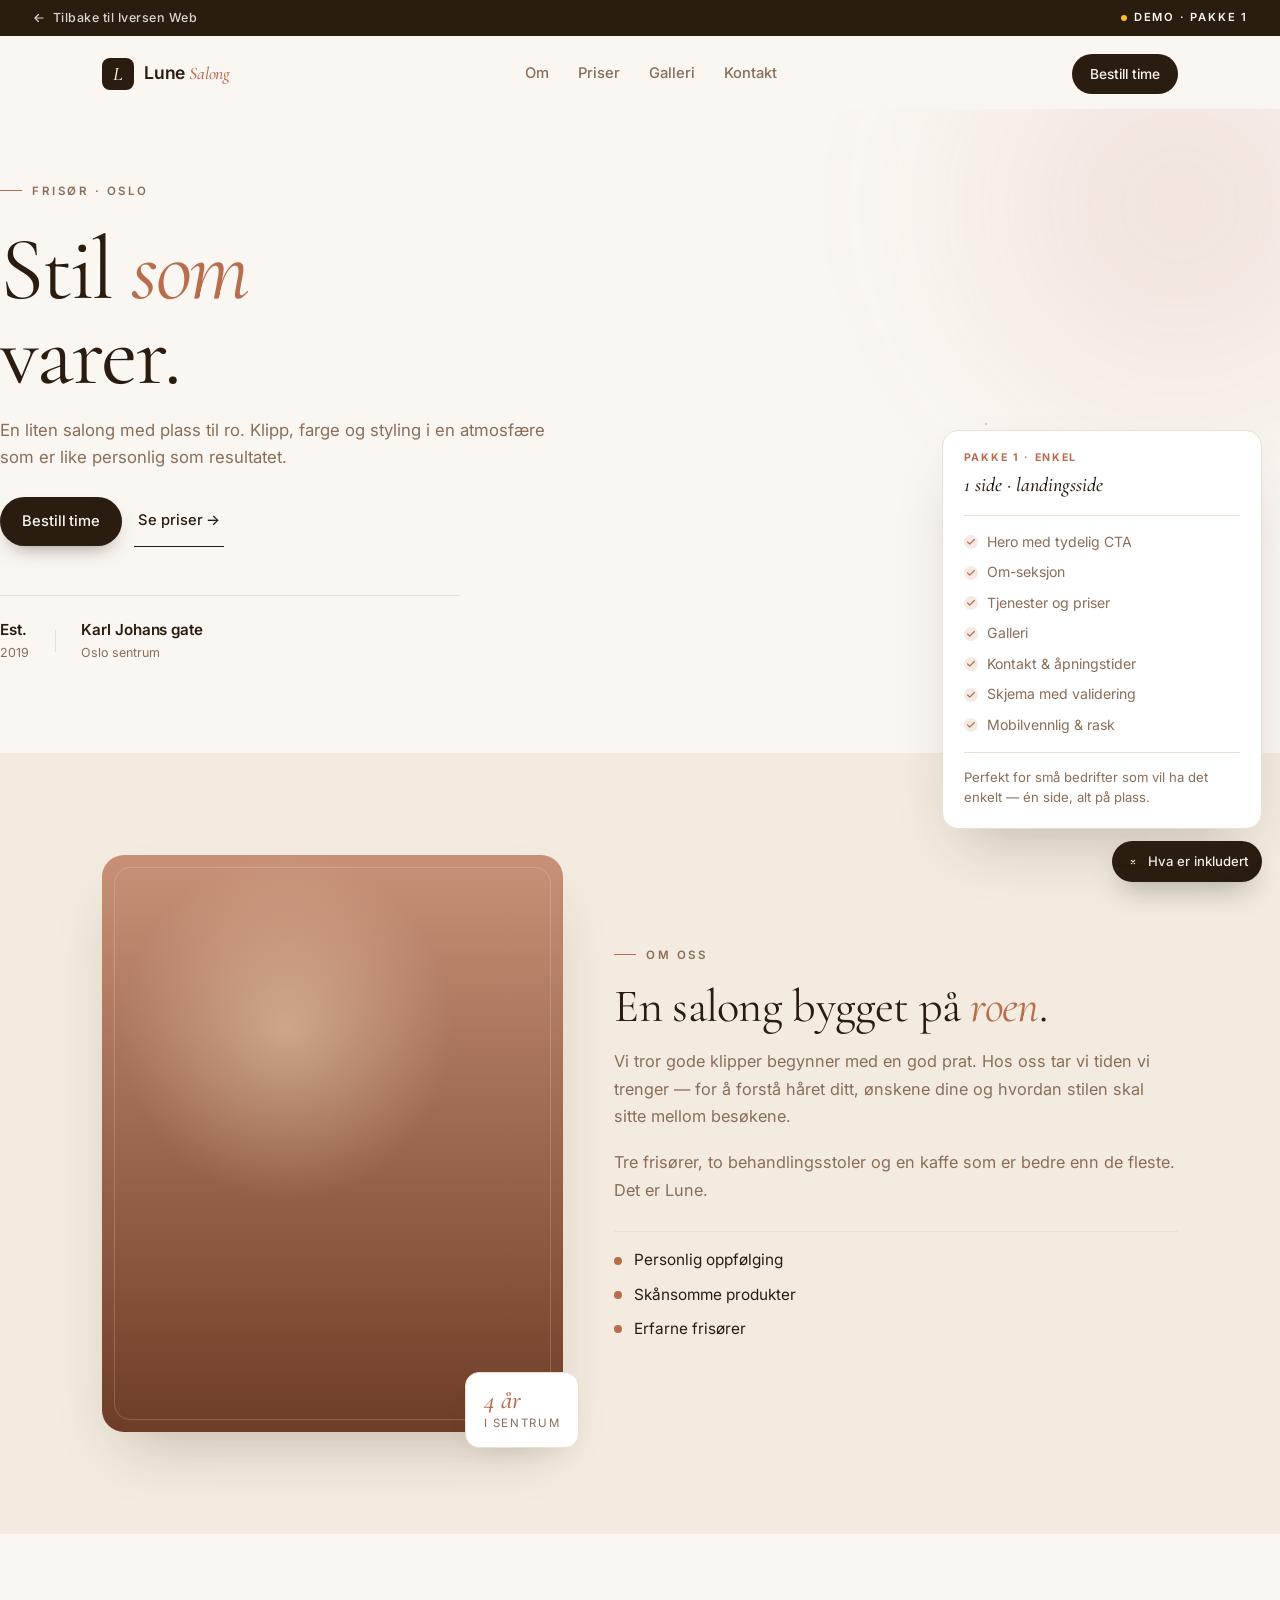
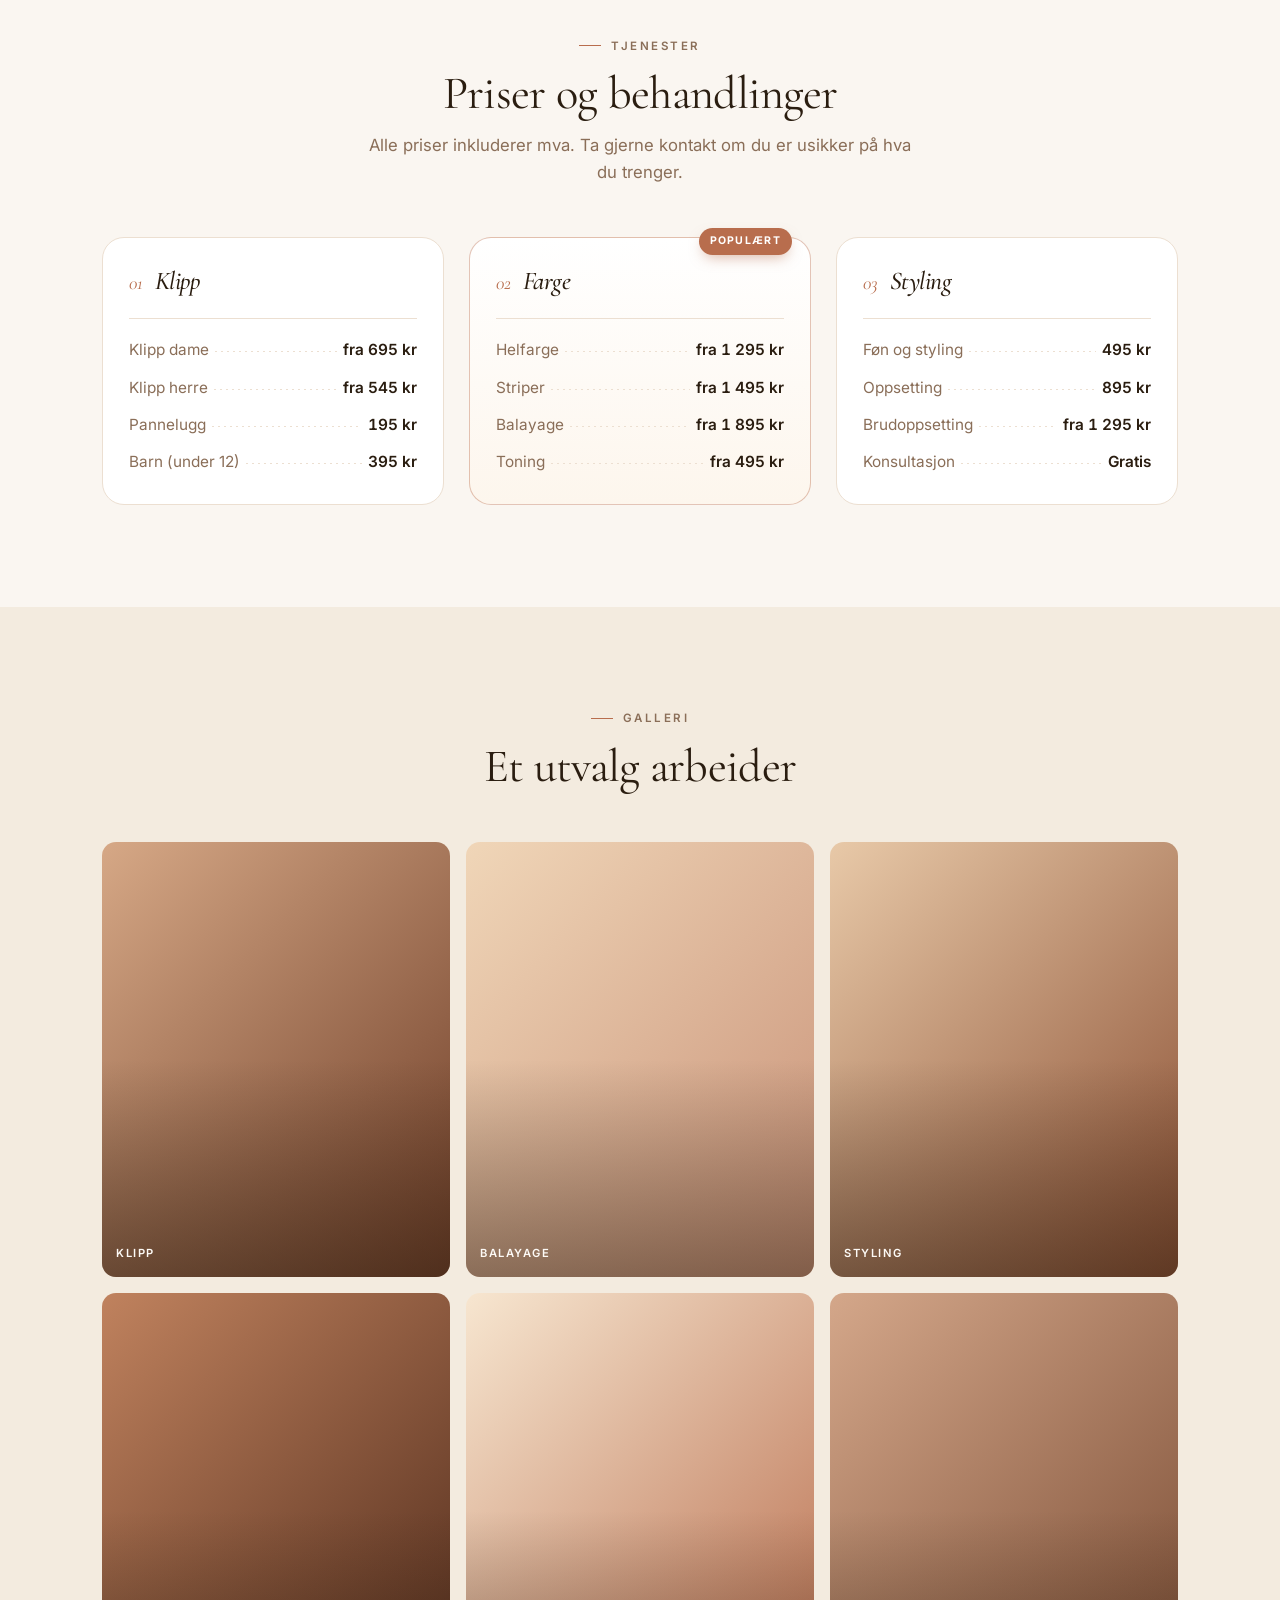
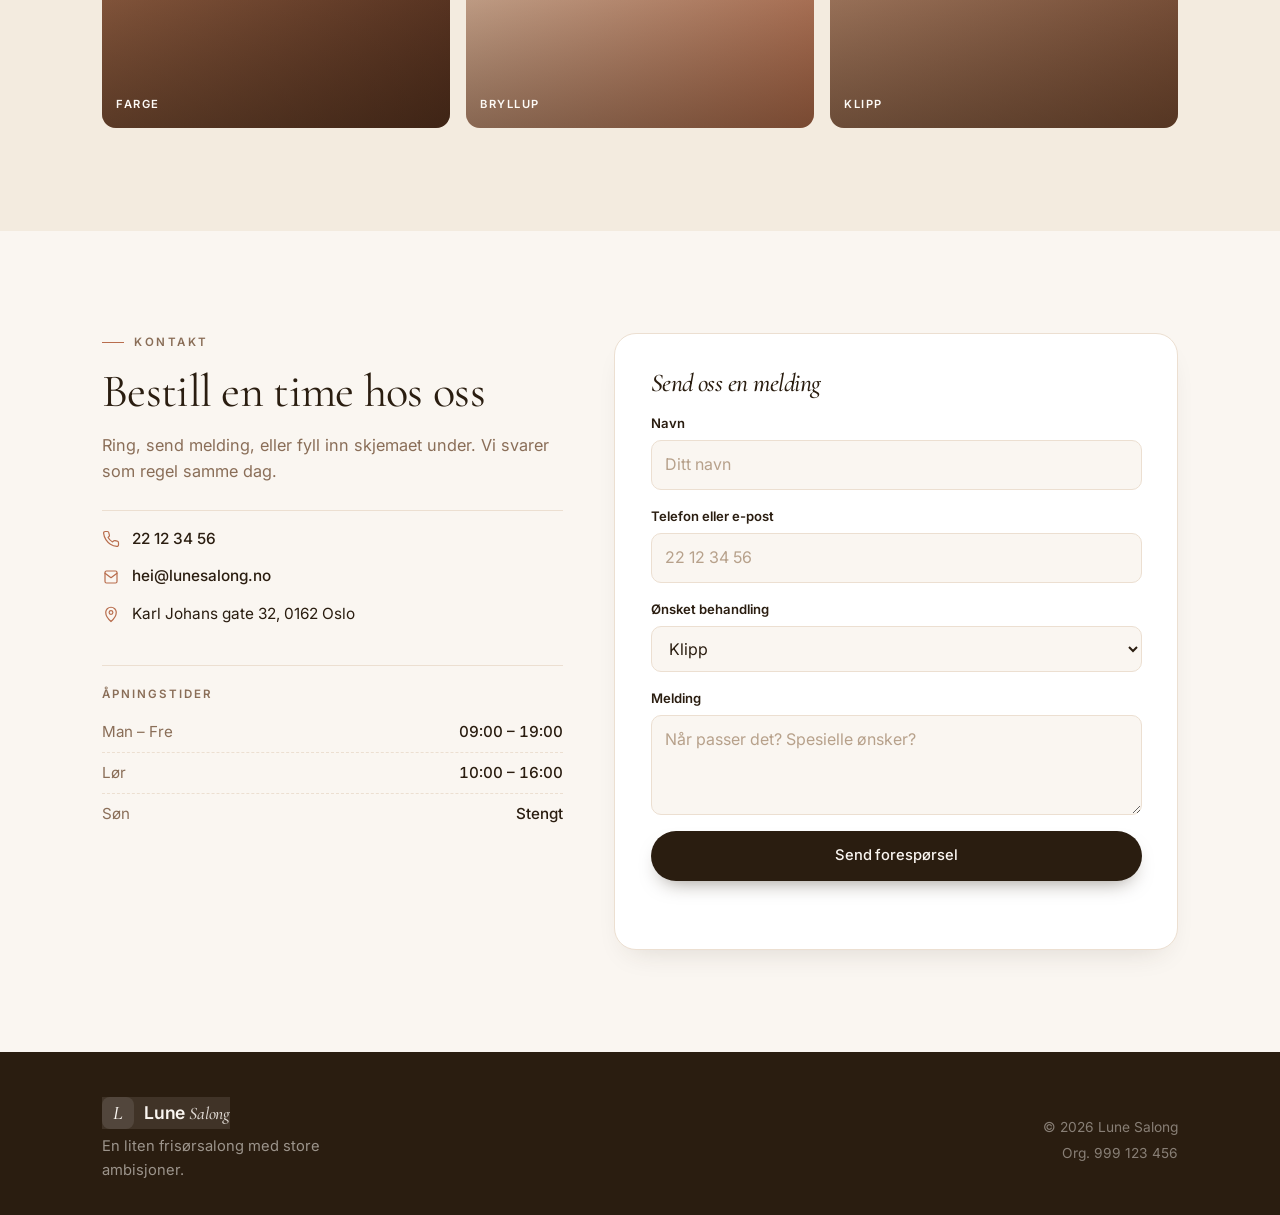
==== demoer/pakke-1/index.html @ ec76175e "Update index.html with design enhancements and content changes - Removed test comment and updated th" ====
<!DOCTYPE html>
<html lang="nb">
<head>
  <meta charset="UTF-8" />
  <meta name="viewport" content="width=device-width, initial-scale=1.0" />
  <meta name="theme-color" content="#2a1d10" />
  <title>Lune Salong – Klipp, farge og styling i Oslo</title>
  <meta name="description" content="Lune Salong er en liten frisørsalong i Oslo. Klipp, farge og styling i et rolig miljø." />

  <link rel="preconnect" href="https://fonts.googleapis.com" />
  <link rel="preconnect" href="https://fonts.gstatic.com" crossorigin />
  <link
    href="https://fonts.googleapis.com/css2?family=Cormorant+Garamond:wght@400;500;600&family=Inter:wght@300;400;500;600;700&display=swap"
    rel="stylesheet"
  />

  <link rel="stylesheet" href="styles.css" />
  <link rel="icon" href="data:image/svg+xml,<svg xmlns=%22http://www.w3.org/2000/svg%22 viewBox=%220 0 100 100%22><rect width=%22100%22 height=%22100%22 rx=%2222%22 fill=%22%232a1d10%22/><text x=%2250%22 y=%2270%22 font-size=%2260%22 font-family=%22Georgia,serif%22 font-style=%22italic%22 text-anchor=%22middle%22 fill=%22%23faf6f1%22>L</text></svg>" />
</head>
<body>
  <!-- Demo info ribbon (only shown on the demo, not in real site) -->
  <div class="demo-ribbon">
    <a href="../../index.html#portfolio" class="demo-ribbon-back">
      <svg width="14" height="14" viewBox="0 0 24 24" fill="none"><path d="M19 12H5M11 18l-6-6 6-6" stroke="currentColor" stroke-width="2" stroke-linecap="round" stroke-linejoin="round"/></svg>
      Tilbake til Iversen Web
    </a>
    <span class="demo-ribbon-tag"><span class="demo-ribbon-dot"></span> Demo · Pakke 1</span>
  </div>

  <a class="skip-link" href="#main">Hopp til innhold</a>

  <!-- Header -->
  <header class="header" id="header">
    <div class="wrap nav-wrap">
      <a href="#hero" class="brand">
        <span class="brand-mark">L</span>
        <span>Lune <em>Salong</em></span>
      </a>
      <nav class="nav" aria-label="Hovedmeny">
        <a href="#om">Om</a>
        <a href="#priser">Priser</a>
        <a href="#galleri">Galleri</a>
        <a href="#kontakt">Kontakt</a>
      </nav>
      <a href="#kontakt" class="cta-pill">Bestill time</a>
      <button class="nav-burger" id="navBurger" aria-label="Meny" aria-expanded="false">
        <span></span><span></span><span></span>
      </button>
    </div>
  </header>

  <main id="main">
    <!-- ========== HERO ========== -->
    <section class="hero" id="hero">
      <div class="hero-grid">
        <div class="hero-text reveal">
          <span class="eyebrow"><span class="eyebrow-dash"></span> Frisør · Oslo</span>
          <h1 class="hero-title">
            Stil <em>som</em><br/>varer.
          </h1>
          <p class="hero-lead">
            En liten salong med plass til ro. Klipp, farge og styling
            i en atmosfære som er like personlig som resultatet.
          </p>
          <div class="hero-actions">
            <a href="#kontakt" class="btn btn-dark">Bestill time</a>
            <a href="#priser" class="btn btn-link">Se priser →</a>
          </div>
          <div class="hero-meta">
            <div><strong>Est.</strong><span>2019</span></div>
            <span class="hero-meta-sep"></span>
            <div><strong>Karl Johans gate</strong><span>Oslo sentrum</span></div>
          </div>
        </div>

        <div class="hero-photo reveal">
          <div class="photo photo-main">
            <span class="photo-tag">Klipp · Farge</span>
          </div>
          <div class="photo photo-mini">
            <span class="photo-mini-shine"></span>
          </div>
          <div class="hero-photo-deco" aria-hidden="true"></div>
        </div>
      </div>
    </section>

    <!-- ========== OM ========== -->
    <section class="section om" id="om">
      <div class="wrap om-grid">
        <div class="om-image reveal" aria-hidden="true">
          <div class="om-photo"></div>
          <div class="om-badge">
            <strong>4 år</strong>
            <span>i sentrum</span>
          </div>
        </div>
        <div class="om-text reveal">
          <span class="eyebrow"><span class="eyebrow-dash"></span> Om oss</span>
          <h2 class="h2">En salong bygget på <em>roen</em>.</h2>
          <p>
            Vi tror gode klipper begynner med en god prat. Hos oss tar vi
            tiden vi trenger — for å forstå håret ditt, ønskene dine og
            hvordan stilen skal sitte mellom besøkene.
          </p>
          <p>
            Tre frisører, to behandlingsstoler og en kaffe som er bedre
            enn de fleste. Det er Lune.
          </p>

          <ul class="om-points">
            <li><span></span> Personlig oppfølging</li>
            <li><span></span> Skånsomme produkter</li>
            <li><span></span> Erfarne frisører</li>
          </ul>
        </div>
      </div>
    </section>

    <!-- ========== TJENESTER / PRISER ========== -->
    <section class="section priser" id="priser">
      <div class="wrap">
        <header class="section-head reveal">
          <span class="eyebrow"><span class="eyebrow-dash"></span> Tjenester</span>
          <h2 class="h2">Priser og behandlinger</h2>
          <p class="section-lead">Alle priser inkluderer mva. Ta gjerne kontakt om du er usikker på hva du trenger.</p>
        </header>

        <div class="priser-grid">
          <article class="pris-card reveal">
            <header class="pris-head">
              <span class="pris-num">01</span>
              <h3>Klipp</h3>
            </header>
            <ul class="pris-list">
              <li><span>Klipp dame</span><i></i><b>fra 695 kr</b></li>
              <li><span>Klipp herre</span><i></i><b>fra 545 kr</b></li>
              <li><span>Pannelugg</span><i></i><b>195 kr</b></li>
              <li><span>Barn (under 12)</span><i></i><b>395 kr</b></li>
            </ul>
          </article>

          <article class="pris-card pris-card--feature reveal">
            <header class="pris-head">
              <span class="pris-num">02</span>
              <h3>Farge</h3>
            </header>
            <ul class="pris-list">
              <li><span>Helfarge</span><i></i><b>fra 1 295 kr</b></li>
              <li><span>Striper</span><i></i><b>fra 1 495 kr</b></li>
              <li><span>Balayage</span><i></i><b>fra 1 895 kr</b></li>
              <li><span>Toning</span><i></i><b>fra 495 kr</b></li>
            </ul>
            <span class="pris-feature-pill">Populært</span>
          </article>

          <article class="pris-card reveal">
            <header class="pris-head">
              <span class="pris-num">03</span>
              <h3>Styling</h3>
            </header>
            <ul class="pris-list">
              <li><span>Føn og styling</span><i></i><b>495 kr</b></li>
              <li><span>Oppsetting</span><i></i><b>895 kr</b></li>
              <li><span>Brudoppsetting</span><i></i><b>fra 1 295 kr</b></li>
              <li><span>Konsultasjon</span><i></i><b>Gratis</b></li>
            </ul>
          </article>
        </div>
      </div>
    </section>

    <!-- ========== GALLERI ========== -->
    <section class="section galleri" id="galleri">
      <div class="wrap">
        <header class="section-head reveal">
          <span class="eyebrow"><span class="eyebrow-dash"></span> Galleri</span>
          <h2 class="h2">Et utvalg arbeider</h2>
        </header>

        <div class="galleri-grid">
          <div class="galleri-item reveal gi-1"><span class="gi-tag">Klipp</span></div>
          <div class="galleri-item reveal gi-2"><span class="gi-tag">Balayage</span></div>
          <div class="galleri-item reveal gi-3"><span class="gi-tag">Styling</span></div>
          <div class="galleri-item reveal gi-4"><span class="gi-tag">Farge</span></div>
          <div class="galleri-item reveal gi-5"><span class="gi-tag">Bryllup</span></div>
          <div class="galleri-item reveal gi-6"><span class="gi-tag">Klipp</span></div>
        </div>
      </div>
    </section>

    <!-- ========== KONTAKT ========== -->
    <section class="section kontakt" id="kontakt">
      <div class="wrap kontakt-grid">
        <div class="kontakt-info reveal">
          <span class="eyebrow"><span class="eyebrow-dash"></span> Kontakt</span>
          <h2 class="h2">Bestill en time hos oss</h2>
          <p>Ring, send melding, eller fyll inn skjemaet under. Vi svarer som regel samme dag.</p>

          <ul class="kontakt-list">
            <li>
              <svg width="18" height="18" viewBox="0 0 24 24" fill="none"><path d="M22 16.92v3a2 2 0 0 1-2.18 2 19.86 19.86 0 0 1-8.63-3.07 19.5 19.5 0 0 1-6-6A19.86 19.86 0 0 1 2.12 4.18 2 2 0 0 1 4.11 2h3a2 2 0 0 1 2 1.72c.13.96.36 1.9.7 2.81a2 2 0 0 1-.45 2.11L8.09 9.91a16 16 0 0 0 6 6l1.27-1.27a2 2 0 0 1 2.11-.45c.91.34 1.85.57 2.81.7a2 2 0 0 1 1.72 2.03Z" stroke="currentColor" stroke-width="1.6" stroke-linecap="round" stroke-linejoin="round"/></svg>
              <a href="tel:+4722123456">22 12 34 56</a>
            </li>
            <li>
              <svg width="18" height="18" viewBox="0 0 24 24" fill="none"><path d="M4 6a2 2 0 0 1 2-2h12a2 2 0 0 1 2 2v12a2 2 0 0 1-2 2H6a2 2 0 0 1-2-2V6Z" stroke="currentColor" stroke-width="1.6"/><path d="m4 7 8 6 8-6" stroke="currentColor" stroke-width="1.6" stroke-linecap="round" stroke-linejoin="round"/></svg>
              <a href="mailto:hei@lunesalong.no">hei@lunesalong.no</a>
            </li>
            <li>
              <svg width="18" height="18" viewBox="0 0 24 24" fill="none"><path d="M12 22s7-6.2 7-12a7 7 0 1 0-14 0c0 5.8 7 12 7 12Z" stroke="currentColor" stroke-width="1.6"/><circle cx="12" cy="10" r="2.5" stroke="currentColor" stroke-width="1.6"/></svg>
              <span>Karl Johans gate 32, 0162 Oslo</span>
            </li>
          </ul>

          <div class="apningstider">
            <h4>Åpningstider</h4>
            <div class="apningstider-row"><span>Man – Fre</span><span>09:00 – 19:00</span></div>
            <div class="apningstider-row"><span>Lør</span><span>10:00 – 16:00</span></div>
            <div class="apningstider-row"><span>Søn</span><span>Stengt</span></div>
          </div>
        </div>

        <form class="kontakt-form reveal" id="bookForm" novalidate>
          <h3>Send oss en melding</h3>

          <label>
            <span>Navn</span>
            <input type="text" name="navn" required placeholder="Ditt navn" />
          </label>

          <label>
            <span>Telefon eller e-post</span>
            <input type="text" name="kontakt" required placeholder="22 12 34 56" />
          </label>

          <label>
            <span>Ønsket behandling</span>
            <select name="behandling">
              <option>Klipp</option>
              <option>Farge</option>
              <option>Styling</option>
              <option>Annet</option>
            </select>
          </label>

          <label>
            <span>Melding</span>
            <textarea name="melding" rows="3" placeholder="Når passer det? Spesielle ønsker?"></textarea>
          </label>

          <button type="submit" class="btn btn-dark btn-block">Send forespørsel</button>
          <p class="form-status" id="formStatus" role="status" aria-live="polite"></p>
        </form>
      </div>
    </section>
  </main>

  <!-- ========== FOOTER ========== -->
  <footer class="footer">
    <div class="wrap footer-inner">
      <div>
        <a href="#hero" class="brand">
          <span class="brand-mark">L</span>
          <span>Lune <em>Salong</em></span>
        </a>
        <p>En liten frisørsalong med store ambisjoner.</p>
      </div>
      <div class="footer-meta">
        <span>© <span id="year"></span> Lune Salong</span>
        <span>Org. 999 123 456</span>
      </div>
    </div>
  </footer>

  <!-- Floating annotation bubbles -->
  <aside class="demo-notes" id="demoNotes" aria-label="Hva pakken inneholder">
    <button class="demo-notes-toggle" id="demoNotesToggle" aria-expanded="true">
      <svg width="14" height="14" viewBox="0 0 24 24" fill="none"><path d="M12 8v8M8 12h8" stroke="currentColor" stroke-width="2" stroke-linecap="round"/></svg>
      <span>Hva er inkludert</span>
    </button>
    <div class="demo-notes-panel">
      <header>
        <span class="demo-notes-tier">Pakke 1 · Enkel</span>
        <strong>1 side · landingsside</strong>
      </header>
      <ul>
        <li>Hero med tydelig CTA</li>
        <li>Om-seksjon</li>
        <li>Tjenester og priser</li>
        <li>Galleri</li>
        <li>Kontakt &amp; åpningstider</li>
        <li>Skjema med validering</li>
        <li>Mobilvennlig &amp; rask</li>
      </ul>
      <p class="demo-notes-foot">Perfekt for små bedrifter som vil ha det enkelt — én side, alt på plass.</p>
    </div>
  </aside>

  <script src="script.js" defer></script>
</body>
</html>
---- demoer/pakke-1/styles.css ----
/* =========================================================
   Lune Salong — Demo Pakke 1 (Enkel)
   Warm editorial, minimal, single-page
   ========================================================= */

:root {
  --bg: #faf6f1;
  --bg-soft: #f3ebdf;
  --bg-card: #ffffff;
  --ink: #2a1d10;
  --ink-soft: #8a6e58;
  --ink-faint: #b7a18b;
  --accent: #b86d4d;
  --accent-deep: #8a4f33;
  --line: #ecdfd1;
  --radius: 14px;
  --radius-lg: 22px;
  --shadow: 0 14px 30px -16px rgba(58, 42, 31, 0.18);
  --shadow-lg: 0 30px 60px -24px rgba(58, 42, 31, 0.28);
  --t: 280ms cubic-bezier(.2, .8, .2, 1);
  --t-slow: 600ms cubic-bezier(.2, .8, .2, 1);
}

* { box-sizing: border-box; }

html { scroll-behavior: smooth; scroll-padding-top: 90px; }

body {
  margin: 0;
  font-family: "Inter", -apple-system, "Segoe UI", Roboto, sans-serif;
  font-size: 16px;
  line-height: 1.6;
  color: var(--ink);
  background: var(--bg);
  -webkit-font-smoothing: antialiased;
}

img, svg { display: block; max-width: 100%; }
a { color: inherit; text-decoration: none; transition: color var(--t); }
ul { margin: 0; padding: 0; list-style: none; }
button { font: inherit; cursor: pointer; border: none; background: none; color: inherit; }

h1, h2, h3, h4 { margin: 0; line-height: 1.1; letter-spacing: -0.02em; }
p { margin: 0; }

.skip-link {
  position: absolute;
  left: -999px;
  top: 0;
  background: var(--ink);
  color: var(--bg);
  padding: 12px 16px;
  border-radius: 8px;
  z-index: 1000;
}
.skip-link:focus { left: 16px; top: 16px; }

:focus-visible { outline: 2px solid var(--accent); outline-offset: 3px; border-radius: 4px; }

.wrap {
  width: 100%;
  max-width: 1140px;
  margin-inline: auto;
  padding-inline: clamp(1rem, 3vw, 2rem);
}

/* =========================================================
   Demo ribbon (top banner)
   ========================================================= */
.demo-ribbon {
  position: sticky;
  top: 0;
  z-index: 200;
  display: flex;
  align-items: center;
  justify-content: space-between;
  gap: 12px;
  background: var(--ink);
  color: var(--bg);
  padding: 8px clamp(1rem, 3vw, 2rem);
  font-size: 0.78rem;
  letter-spacing: 0.04em;
}

.demo-ribbon-back {
  display: inline-flex;
  align-items: center;
  gap: 7px;
  font-weight: 500;
  opacity: 0.85;
  transition: opacity var(--t);
}
.demo-ribbon-back:hover { opacity: 1; }

.demo-ribbon-tag {
  display: inline-flex;
  align-items: center;
  gap: 7px;
  font-weight: 600;
  text-transform: uppercase;
  letter-spacing: 0.16em;
  font-size: 0.7rem;
}

.demo-ribbon-dot {
  width: 6px;
  height: 6px;
  border-radius: 50%;
  background: #fbbf24;
  box-shadow: 0 0 0 0 rgba(251, 191, 36, 0.5);
  animation: ribbonPulse 2.4s ease-in-out infinite;
}

@keyframes ribbonPulse {
  0%, 100% { box-shadow: 0 0 0 0 rgba(251, 191, 36, 0.5); }
  50%      { box-shadow: 0 0 0 5px rgba(251, 191, 36, 0); }
}

/* =========================================================
   Header
   ========================================================= */
.header {
  position: sticky;
  top: 40px;
  z-index: 100;
  background: rgba(250, 246, 241, 0.85);
  backdrop-filter: blur(14px);
  -webkit-backdrop-filter: blur(14px);
  border-bottom: 1px solid transparent;
  transition: border-color var(--t), background var(--t);
}

.header.is-scrolled {
  background: rgba(250, 246, 241, 0.95);
  border-bottom-color: var(--line);
}

.nav-wrap {
  display: flex;
  align-items: center;
  justify-content: space-between;
  gap: 1.5rem;
  height: 68px;
}

.brand {
  display: inline-flex;
  align-items: center;
  gap: 10px;
  font-weight: 600;
  font-size: 1.1rem;
  letter-spacing: -0.01em;
}

.brand em {
  font-family: "Cormorant Garamond", Georgia, serif;
  font-style: italic;
  font-weight: 500;
  color: var(--accent);
}

.brand-mark {
  width: 32px;
  height: 32px;
  display: grid;
  place-items: center;
  background: var(--ink);
  color: var(--bg);
  border-radius: 8px;
  font-family: "Cormorant Garamond", Georgia, serif;
  font-style: italic;
  font-size: 1.2rem;
  font-weight: 500;
}

.nav {
  display: flex;
  align-items: center;
  gap: 1.8rem;
}

.nav a {
  font-size: 0.92rem;
  color: var(--ink-soft);
  font-weight: 500;
  position: relative;
}
.nav a::after {
  content: "";
  position: absolute;
  left: 0; right: 0; bottom: -4px;
  height: 1px;
  background: var(--accent);
  transform: scaleX(0);
  transform-origin: left;
  transition: transform var(--t);
}
.nav a:hover { color: var(--ink); }
.nav a:hover::after { transform: scaleX(1); }

.cta-pill {
  display: inline-flex;
  align-items: center;
  gap: 6px;
  background: var(--ink);
  color: var(--bg);
  padding: 9px 18px;
  border-radius: 999px;
  font-size: 0.86rem;
  font-weight: 500;
  transition: transform var(--t), background var(--t);
}
.cta-pill:hover {
  background: var(--accent);
  transform: translateY(-1px);
}

.nav-burger {
  display: none;
  width: 38px;
  height: 38px;
  position: relative;
  border-radius: 8px;
}
.nav-burger span {
  position: absolute;
  left: 10px;
  width: 18px;
  height: 1.5px;
  background: var(--ink);
  border-radius: 2px;
  transition: transform var(--t), opacity var(--t-slow);
}
.nav-burger span:nth-child(1) { top: 14px; }
.nav-burger span:nth-child(2) { top: 18.5px; }
.nav-burger span:nth-child(3) { top: 23px; }

.nav-burger[aria-expanded="true"] span:nth-child(1) { transform: translateY(4.5px) rotate(45deg); }
.nav-burger[aria-expanded="true"] span:nth-child(2) { opacity: 0; }
.nav-burger[aria-expanded="true"] span:nth-child(3) { transform: translateY(-4.5px) rotate(-45deg); }

@media (max-width: 820px) {
  .nav, .cta-pill {
    position: fixed;
    inset: 110px clamp(1rem, 3vw, 2rem) auto;
    flex-direction: column;
    align-items: stretch;
    gap: 0.6rem;
    background: var(--bg);
    border: 1px solid var(--line);
    border-radius: var(--radius);
    padding: 1rem 1.2rem;
    box-shadow: var(--shadow-lg);
    transform: translateY(-12px);
    opacity: 0;
    visibility: hidden;
    transition: transform var(--t), opacity var(--t), visibility 0s linear var(--t);
  }
  .cta-pill {
    position: static;
    background: var(--ink);
    color: var(--bg);
    border-radius: 999px;
    padding: 12px 18px;
    text-align: center;
    box-shadow: none;
  }
  .nav.is-open {
    transform: translateY(0); opacity: 1; visibility: visible;
    transition: transform var(--t), opacity var(--t), visibility 0s linear 0s;
  }
  .nav a {
    padding: 10px 4px;
    border-bottom: 1px solid var(--line);
    font-size: 1rem;
    color: var(--ink);
  }
  .nav-burger { display: inline-flex; align-items: center; justify-content: center; }
}

/* =========================================================
   Typography
   ========================================================= */
.eyebrow {
  display: inline-flex;
  align-items: center;
  gap: 10px;
  font-size: 0.72rem;
  font-weight: 600;
  letter-spacing: 0.22em;
  text-transform: uppercase;
  color: var(--ink-soft);
}

.eyebrow-dash {
  width: 22px;
  height: 1px;
  background: var(--accent);
}

.hero-title,
.h2 {
  font-family: "Cormorant Garamond", Georgia, serif;
  font-weight: 400;
  color: var(--ink);
}

.hero-title em,
.h2 em {
  font-style: italic;
  color: var(--accent);
}

.hero-title {
  font-size: clamp(3rem, 7vw + 0.5rem, 5.6rem);
  line-height: 0.95;
  letter-spacing: -0.025em;
}

.h2 {
  font-size: clamp(1.9rem, 3vw + 1rem, 2.9rem);
  line-height: 1.05;
  letter-spacing: -0.015em;
}

.hero-lead,
.section-lead {
  color: var(--ink-soft);
  font-size: 1.05rem;
  line-height: 1.6;
  max-width: 50ch;
}

/* =========================================================
   Buttons
   ========================================================= */
.btn {
  display: inline-flex;
  align-items: center;
  justify-content: center;
  gap: 8px;
  padding: 13px 22px;
  border-radius: 999px;
  font-size: 0.92rem;
  font-weight: 500;
  letter-spacing: -0.005em;
  transition: transform var(--t), background var(--t), color var(--t), box-shadow var(--t);
}

.btn-dark {
  background: var(--ink);
  color: var(--bg);
  box-shadow: 0 10px 20px -10px rgba(42, 29, 16, 0.5);
}
.btn-dark:hover {
  background: var(--accent);
  transform: translateY(-2px);
  box-shadow: 0 16px 28px -12px rgba(184, 109, 77, 0.55);
}

.btn-link {
  background: transparent;
  color: var(--ink);
  padding: 13px 4px;
  border-radius: 0;
  border-bottom: 1px solid currentColor;
  transition: color var(--t), transform var(--t);
}
.btn-link:hover {
  color: var(--accent);
  transform: translateX(3px);
}

.btn-block { width: 100%; }

/* =========================================================
   Hero
   ========================================================= */
.hero {
  position: relative;
  padding-block: clamp(3rem, 6vw, 5rem) clamp(3.5rem, 7vw, 6rem);
  overflow: hidden;
}

.hero::before {
  content: "";
  position: absolute;
  top: -200px;
  right: -200px;
  width: 600px;
  height: 600px;
  border-radius: 50%;
  background: radial-gradient(circle, rgba(184, 109, 77, 0.15), transparent 70%);
  filter: blur(60px);
  pointer-events: none;
  animation: heroBlob 14s ease-in-out infinite alternate;
}

@keyframes heroBlob {
  0%   { transform: translate3d(0, 0, 0); }
  100% { transform: translate3d(-50px, 60px, 0); }
}

.hero-grid {
  position: relative;
  display: grid;
  grid-template-columns: 1.1fr 1fr;
  gap: clamp(2rem, 4vw, 4rem);
  align-items: center;
}

@media (max-width: 880px) {
  .hero-grid { grid-template-columns: 1fr; }
}

.hero-text {
  display: flex;
  flex-direction: column;
  gap: 1.2rem;
  align-items: flex-start;
}

.hero-text .eyebrow {
  margin-bottom: 0.5rem;
}

.hero-actions {
  display: flex;
  flex-wrap: wrap;
  gap: 12px;
  align-items: center;
  margin-top: 0.4rem;
}

.hero-meta {
  display: flex;
  align-items: center;
  gap: clamp(1rem, 2vw, 1.8rem);
  margin-top: 1.8rem;
  padding-top: 1.4rem;
  border-top: 1px solid var(--line);
  width: 100%;
  max-width: 460px;
}

.hero-meta div {
  display: flex;
  flex-direction: column;
  gap: 1px;
}

.hero-meta strong {
  font-size: 0.95rem;
  font-weight: 600;
  color: var(--ink);
  letter-spacing: -0.005em;
}

.hero-meta span {
  font-size: 0.78rem;
  color: var(--ink-soft);
}

.hero-meta-sep {
  width: 1px;
  height: 22px;
  background: var(--line);
}

/* Hero photo composition */
.hero-photo {
  position: relative;
  aspect-ratio: 4 / 5;
  max-width: 480px;
  margin-inline: auto;
}

.photo {
  position: absolute;
  border-radius: var(--radius-lg);
  overflow: hidden;
  box-shadow: var(--shadow-lg);
}

.photo-main {
  inset: 0;
  background:
    radial-gradient(60% 50% at 30% 30%, rgba(255, 235, 200, 0.4), transparent 60%),
    radial-gradient(70% 60% at 70% 80%, rgba(184, 109, 77, 0.85), transparent 65%),
    linear-gradient(160deg, #d6a886 0%, #8a4f33 100%);
}

.photo-main::after {
  content: "";
  position: absolute;
  inset: -50% -50%;
  background: conic-gradient(from 0deg, transparent 0%, rgba(255, 255, 255, 0.18) 25%, transparent 50%);
  animation: photoShine 14s linear infinite;
}

@keyframes photoShine {
  to { transform: rotate(360deg); }
}

.photo-tag {
  position: absolute;
  top: 16px;
  left: 16px;
  font-size: 0.66rem;
  font-weight: 600;
  letter-spacing: 0.18em;
  text-transform: uppercase;
  color: #fdfaf6;
  background: rgba(42, 29, 16, 0.5);
  backdrop-filter: blur(6px);
  -webkit-backdrop-filter: blur(6px);
  padding: 6px 11px;
  border-radius: 999px;
  z-index: 2;
}

.photo-mini {
  width: 38%;
  aspect-ratio: 1 / 1;
  bottom: -10%;
  left: -8%;
  background:
    radial-gradient(60% 60% at 40% 40%, rgba(253, 228, 200, 0.65), transparent 60%),
    linear-gradient(140deg, #e8c9a8 0%, #b86d4d 100%);
  animation: heroFloatMini 6s ease-in-out infinite;
}

@keyframes heroFloatMini {
  0%, 100% { transform: translateY(0) rotate(-3deg); }
  50%      { transform: translateY(-10px) rotate(-3deg); }
}

.photo-mini-shine {
  position: absolute;
  inset: -40%;
  background: conic-gradient(from 90deg, transparent 0%, rgba(255, 255, 255, 0.25) 30%, transparent 50%);
  animation: photoShine 18s linear infinite reverse;
}

.hero-photo-deco {
  position: absolute;
  width: 30%;
  aspect-ratio: 1 / 1;
  border: 1px solid var(--accent);
  border-radius: 50%;
  top: -8%;
  right: -10%;
  opacity: 0.5;
  animation: heroFloatMini 8s ease-in-out infinite reverse;
}

/* =========================================================
   Sections
   ========================================================= */
.section {
  padding-block: clamp(4rem, 8vw, 7rem);
}

.section-head {
  text-align: center;
  display: flex;
  flex-direction: column;
  align-items: center;
  gap: 0.9rem;
  margin-bottom: clamp(2rem, 4vw, 3.5rem);
}

.section-head .h2 { max-width: 22ch; }
.section-head .section-lead {
  text-align: center;
  margin-inline: auto;
}

/* =========================================================
   Om section
   ========================================================= */
.om {
  background: var(--bg-soft);
  position: relative;
}

.om-grid {
  display: grid;
  grid-template-columns: 0.9fr 1.1fr;
  gap: clamp(2rem, 4vw, 4rem);
  align-items: center;
}

@media (max-width: 880px) {
  .om-grid { grid-template-columns: 1fr; }
}

.om-image {
  position: relative;
  aspect-ratio: 4 / 5;
}

.om-photo {
  position: absolute;
  inset: 0;
  border-radius: var(--radius-lg);
  background:
    radial-gradient(60% 50% at 40% 30%, rgba(255, 235, 200, 0.4), transparent 60%),
    linear-gradient(180deg, #c89177 0%, #6e3d27 100%);
  box-shadow: var(--shadow-lg);
}

.om-photo::before {
  content: "";
  position: absolute;
  inset: 12px;
  border: 1px solid rgba(255, 255, 255, 0.18);
  border-radius: calc(var(--radius-lg) - 6px);
  pointer-events: none;
}

.om-badge {
  position: absolute;
  bottom: -16px;
  right: -16px;
  background: var(--bg-card);
  border: 1px solid var(--line);
  border-radius: 14px;
  padding: 14px 18px;
  box-shadow: var(--shadow);
  display: flex;
  flex-direction: column;
  gap: 2px;
  animation: heroFloatMini 7s ease-in-out infinite;
}

.om-badge strong {
  font-family: "Cormorant Garamond", Georgia, serif;
  font-style: italic;
  font-size: 1.6rem;
  font-weight: 500;
  color: var(--accent);
  line-height: 1;
}

.om-badge span {
  font-size: 0.72rem;
  letter-spacing: 0.14em;
  text-transform: uppercase;
  color: var(--ink-soft);
}

.om-text {
  display: flex;
  flex-direction: column;
  gap: 1.1rem;
  align-items: flex-start;
}

.om-text p {
  color: var(--ink-soft);
  font-size: 1.02rem;
  line-height: 1.7;
}

.om-points {
  display: flex;
  flex-direction: column;
  gap: 0.6rem;
  margin-top: 0.6rem;
  padding-top: 1rem;
  border-top: 1px solid var(--line);
  width: 100%;
}

.om-points li {
  display: flex;
  align-items: center;
  gap: 12px;
  font-size: 0.96rem;
  color: var(--ink);
}

.om-points li span {
  width: 8px;
  height: 8px;
  border-radius: 50%;
  background: var(--accent);
  flex-shrink: 0;
}

/* =========================================================
   Priser
   ========================================================= */
.priser-grid {
  display: grid;
  grid-template-columns: repeat(3, minmax(0, 1fr));
  gap: clamp(1rem, 2vw, 1.6rem);
}

@media (max-width: 880px) {
  .priser-grid { grid-template-columns: 1fr; max-width: 480px; margin-inline: auto; }
}

.pris-card {
  position: relative;
  background: var(--bg-card);
  border: 1px solid var(--line);
  border-radius: var(--radius-lg);
  padding: 1.8rem 1.6rem;
  transition: transform var(--t), box-shadow var(--t), border-color var(--t);
}

.pris-card:hover {
  transform: translateY(-6px);
  box-shadow: var(--shadow-lg);
  border-color: rgba(184, 109, 77, 0.35);
}

.pris-card--feature {
  background: linear-gradient(180deg, #ffffff 0%, #fdf6ed 100%);
  border-color: rgba(184, 109, 77, 0.4);
}

.pris-feature-pill {
  position: absolute;
  top: -10px;
  right: 18px;
  background: var(--accent);
  color: #fff;
  font-size: 0.66rem;
  font-weight: 700;
  letter-spacing: 0.12em;
  text-transform: uppercase;
  padding: 5px 11px;
  border-radius: 999px;
  box-shadow: 0 6px 14px -4px rgba(184, 109, 77, 0.5);
}

.pris-head {
  display: flex;
  align-items: baseline;
  gap: 12px;
  padding-bottom: 1.2rem;
  margin-bottom: 1.2rem;
  border-bottom: 1px solid var(--line);
}

.pris-num {
  font-family: "Cormorant Garamond", Georgia, serif;
  font-style: italic;
  font-size: 1.2rem;
  color: var(--accent);
}

.pris-head h3 {
  font-family: "Cormorant Garamond", Georgia, serif;
  font-size: 1.6rem;
  font-weight: 500;
  font-style: italic;
  color: var(--ink);
}

.pris-list {
  display: flex;
  flex-direction: column;
  gap: 0.8rem;
}

.pris-list li {
  display: flex;
  align-items: baseline;
  gap: 6px;
  font-size: 0.96rem;
  color: var(--ink);
}

.pris-list li > span { flex-shrink: 0; color: var(--ink-soft); }

.pris-list li i {
  flex: 1;
  height: 1px;
  background: repeating-linear-gradient(
    90deg, var(--line) 0, var(--line) 2px, transparent 2px, transparent 6px
  );
  position: relative;
  top: -3px;
}

.pris-list li b {
  font-weight: 600;
  color: var(--ink);
  font-variant-numeric: tabular-nums;
  flex-shrink: 0;
}

/* =========================================================
   Galleri
   ========================================================= */
.galleri {
  background: var(--bg-soft);
}

.galleri-grid {
  display: grid;
  grid-template-columns: repeat(3, 1fr);
  gap: 1rem;
}

@media (max-width: 720px) {
  .galleri-grid { grid-template-columns: repeat(2, 1fr); }
}

.galleri-item {
  position: relative;
  aspect-ratio: 4 / 5;
  border-radius: var(--radius);
  overflow: hidden;
  cursor: pointer;
  transition: transform var(--t), box-shadow var(--t);
}

.galleri-item:hover {
  transform: translateY(-4px);
  box-shadow: var(--shadow-lg);
}

.galleri-item::after {
  content: "";
  position: absolute;
  inset: 0;
  background: linear-gradient(180deg, transparent 50%, rgba(42, 29, 16, 0.45) 100%);
  transition: opacity var(--t);
}

.gi-1 { background: linear-gradient(135deg, #d6a886 0%, #6e3d27 100%); }
.gi-2 { background: linear-gradient(135deg, #f0d6b8 0%, #c89177 100%); }
.gi-3 { background: linear-gradient(135deg, #e8c9a8 0%, #8a4f33 100%); }
.gi-4 { background: linear-gradient(135deg, #c0825e 0%, #4f2a1a 100%); }
.gi-5 { background: linear-gradient(135deg, #f7e6d0 0%, #b86d4d 100%); }
.gi-6 { background: linear-gradient(135deg, #d4a78a 0%, #784a32 100%); }

.gi-tag {
  position: absolute;
  bottom: 14px;
  left: 14px;
  font-size: 0.7rem;
  font-weight: 600;
  letter-spacing: 0.14em;
  text-transform: uppercase;
  color: #fdfaf6;
  z-index: 2;
}

/* =========================================================
   Kontakt
   ========================================================= */
.kontakt-grid {
  display: grid;
  grid-template-columns: 0.9fr 1.1fr;
  gap: clamp(2rem, 4vw, 4rem);
  align-items: start;
}

@media (max-width: 880px) {
  .kontakt-grid { grid-template-columns: 1fr; }
}

.kontakt-info {
  display: flex;
  flex-direction: column;
  gap: 1rem;
  align-items: flex-start;
}

.kontakt-info p {
  color: var(--ink-soft);
  font-size: 1.02rem;
  line-height: 1.6;
}

.kontakt-list {
  display: flex;
  flex-direction: column;
  gap: 0.8rem;
  margin-top: 0.6rem;
  padding-top: 1rem;
  border-top: 1px solid var(--line);
  width: 100%;
}

.kontakt-list li {
  display: flex;
  align-items: center;
  gap: 12px;
  font-size: 0.96rem;
}

.kontakt-list svg {
  color: var(--accent);
  flex-shrink: 0;
}

.kontakt-list a {
  color: var(--ink);
  font-weight: 500;
}

.kontakt-list a:hover { color: var(--accent); }

.apningstider {
  margin-top: 1.4rem;
  padding-top: 1.4rem;
  border-top: 1px solid var(--line);
  width: 100%;
}

.apningstider h4 {
  font-size: 0.72rem;
  font-weight: 600;
  letter-spacing: 0.18em;
  text-transform: uppercase;
  color: var(--ink-soft);
  margin-bottom: 0.7rem;
}

.apningstider-row {
  display: flex;
  justify-content: space-between;
  padding: 8px 0;
  font-size: 0.95rem;
  border-bottom: 1px dashed var(--line);
}
.apningstider-row:last-child { border-bottom: none; }
.apningstider-row span:first-child { color: var(--ink-soft); }
.apningstider-row span:last-child { font-weight: 500; font-variant-numeric: tabular-nums; }

.kontakt-form {
  background: var(--bg-card);
  border: 1px solid var(--line);
  border-radius: var(--radius-lg);
  padding: clamp(1.5rem, 3vw, 2.2rem);
  box-shadow: var(--shadow);
  display: flex;
  flex-direction: column;
  gap: 1rem;
}

.kontakt-form h3 {
  font-family: "Cormorant Garamond", Georgia, serif;
  font-style: italic;
  font-size: 1.6rem;
  font-weight: 500;
  color: var(--ink);
}

.kontakt-form label {
  display: flex;
  flex-direction: column;
  gap: 6px;
}

.kontakt-form label span {
  font-size: 0.82rem;
  font-weight: 600;
  color: var(--ink);
}

.kontakt-form input,
.kontakt-form select,
.kontakt-form textarea {
  font: inherit;
  background: var(--bg);
  border: 1px solid var(--line);
  border-radius: 10px;
  padding: 11px 13px;
  color: var(--ink);
  transition: border-color var(--t), box-shadow var(--t);
}

.kontakt-form input::placeholder,
.kontakt-form textarea::placeholder { color: var(--ink-faint); }

.kontakt-form input:focus,
.kontakt-form select:focus,
.kontakt-form textarea:focus {
  outline: none;
  border-color: var(--accent);
  box-shadow: 0 0 0 4px rgba(184, 109, 77, 0.14);
}

.kontakt-form textarea { resize: vertical; min-height: 90px; }

.form-status {
  font-size: 0.88rem;
  text-align: center;
  min-height: 1.2em;
  color: var(--ink-soft);
}
.form-status.is-success { color: #167a5b; }
.form-status.is-error { color: #b91c1c; }

/* =========================================================
   Footer
   ========================================================= */
.footer {
  background: var(--ink);
  color: rgba(250, 246, 241, 0.7);
  padding-block: 2.8rem 2rem;
}

.footer-inner {
  display: flex;
  align-items: center;
  justify-content: space-between;
  flex-wrap: wrap;
  gap: 1.5rem;
}

.footer .brand,
.footer .brand-mark {
  color: var(--bg);
  background: rgba(250, 246, 241, 0.1);
}

.footer .brand em { color: rgba(250, 246, 241, 0.85); }

.footer .brand + p {
  color: rgba(250, 246, 241, 0.55);
  font-size: 0.92rem;
  margin-top: 0.4rem;
  max-width: 30ch;
}

.footer-meta {
  display: flex;
  flex-direction: column;
  align-items: flex-end;
  gap: 4px;
  font-size: 0.86rem;
  color: rgba(250, 246, 241, 0.45);
}

@media (max-width: 600px) {
  .footer-meta { align-items: flex-start; }
}

/* =========================================================
   Demo notes (floating annotation)
   ========================================================= */
.demo-notes {
  position: fixed;
  bottom: 18px;
  right: 18px;
  z-index: 150;
  font-family: "Inter", sans-serif;
}

.demo-notes-toggle {
  display: inline-flex;
  align-items: center;
  gap: 8px;
  background: var(--ink);
  color: var(--bg);
  padding: 10px 14px;
  border-radius: 999px;
  font-size: 0.82rem;
  font-weight: 500;
  box-shadow: 0 14px 30px -10px rgba(0, 0, 0, 0.35);
  transition: transform var(--t);
}

.demo-notes-toggle:hover { transform: translateY(-2px); }

.demo-notes-toggle svg { transition: transform var(--t); }
.demo-notes[data-open="true"] .demo-notes-toggle svg { transform: rotate(45deg); }

.demo-notes-panel {
  position: absolute;
  bottom: calc(100% + 12px);
  right: 0;
  width: min(320px, calc(100vw - 36px));
  background: var(--bg-card);
  border: 1px solid var(--line);
  border-radius: 16px;
  padding: 1.2rem 1.3rem 1.3rem;
  box-shadow: var(--shadow-lg);
  transform: translateY(8px) scale(0.98);
  opacity: 0;
  pointer-events: none;
  transition: transform var(--t), opacity var(--t);
}

.demo-notes[data-open="true"] .demo-notes-panel {
  transform: translateY(0) scale(1);
  opacity: 1;
  pointer-events: auto;
}

.demo-notes-panel header {
  display: flex;
  flex-direction: column;
  gap: 2px;
  padding-bottom: 0.9rem;
  margin-bottom: 0.9rem;
  border-bottom: 1px solid var(--line);
}

.demo-notes-tier {
  font-size: 0.66rem;
  font-weight: 700;
  letter-spacing: 0.16em;
  text-transform: uppercase;
  color: var(--accent);
}

.demo-notes-panel header strong {
  font-family: "Cormorant Garamond", Georgia, serif;
  font-style: italic;
  font-size: 1.25rem;
  font-weight: 500;
  color: var(--ink);
}

.demo-notes-panel ul {
  display: grid;
  gap: 0.5rem;
}

.demo-notes-panel li {
  display: flex;
  align-items: center;
  gap: 9px;
  font-size: 0.88rem;
  color: var(--ink-soft);
}

.demo-notes-panel li::before {
  content: "";
  width: 14px;
  height: 14px;
  border-radius: 50%;
  background: rgba(184, 109, 77, 0.14) url("data:image/svg+xml;utf8,<svg xmlns='http://www.w3.org/2000/svg' viewBox='0 0 24 24' fill='none' stroke='%23b86d4d' stroke-width='3' stroke-linecap='round' stroke-linejoin='round'><polyline points='20 6 9 17 4 12'/></svg>") center/10px no-repeat;
  flex-shrink: 0;
}

.demo-notes-foot {
  margin-top: 1rem;
  padding-top: 0.9rem;
  border-top: 1px solid var(--line);
  font-size: 0.82rem;
  color: var(--ink-soft);
  line-height: 1.5;
}

@media (max-width: 600px) {
  .demo-notes { bottom: 12px; right: 12px; }
  .demo-notes-toggle span { display: none; }
  .demo-notes-toggle { padding: 11px; }
}

/* =========================================================
   Reveal animations
   ========================================================= */
.reveal {
  opacity: 0;
  transform: translateY(22px);
  transition: opacity 700ms cubic-bezier(.2,.8,.2,1), transform 700ms cubic-bezier(.2,.8,.2,1);
}

.reveal.is-visible {
  opacity: 1;
  transform: none;
}

.priser-grid .reveal:nth-child(1) { transition-delay: 0ms; }
.priser-grid .reveal:nth-child(2) { transition-delay: 100ms; }
.priser-grid .reveal:nth-child(3) { transition-delay: 200ms; }

.galleri-grid .reveal:nth-child(1) { transition-delay: 0ms; }
.galleri-grid .reveal:nth-child(2) { transition-delay: 60ms; }
.galleri-grid .reveal:nth-child(3) { transition-delay: 120ms; }
.galleri-grid .reveal:nth-child(4) { transition-delay: 180ms; }
.galleri-grid .reveal:nth-child(5) { transition-delay: 240ms; }
.galleri-grid .reveal:nth-child(6) { transition-delay: 300ms; }

@media (prefers-reduced-motion: reduce) {
  *, *::before, *::after {
    animation-duration: 0.001ms !important;
    animation-iteration-count: 1 !important;
    transition-duration: 0.001ms !important;
    scroll-behavior: auto !important;
  }
  .reveal { opacity: 1; transform: none; }
}
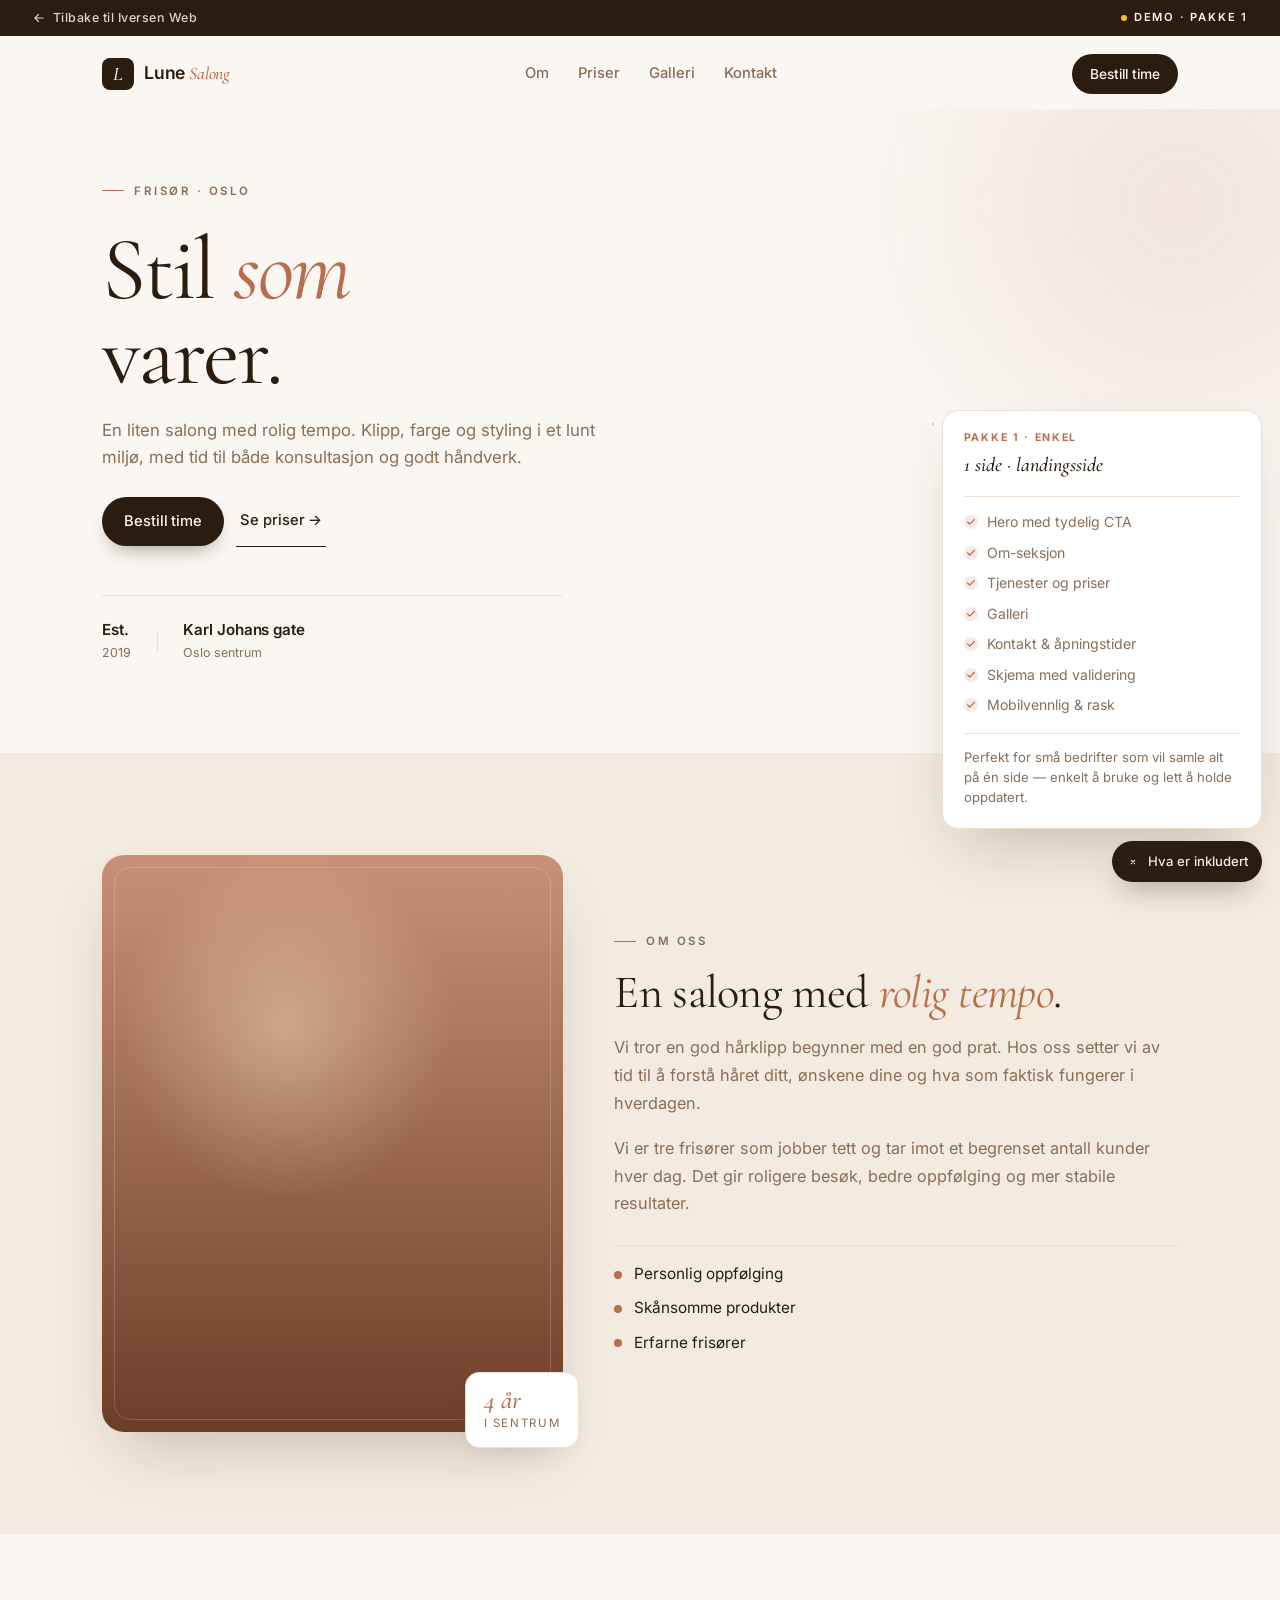
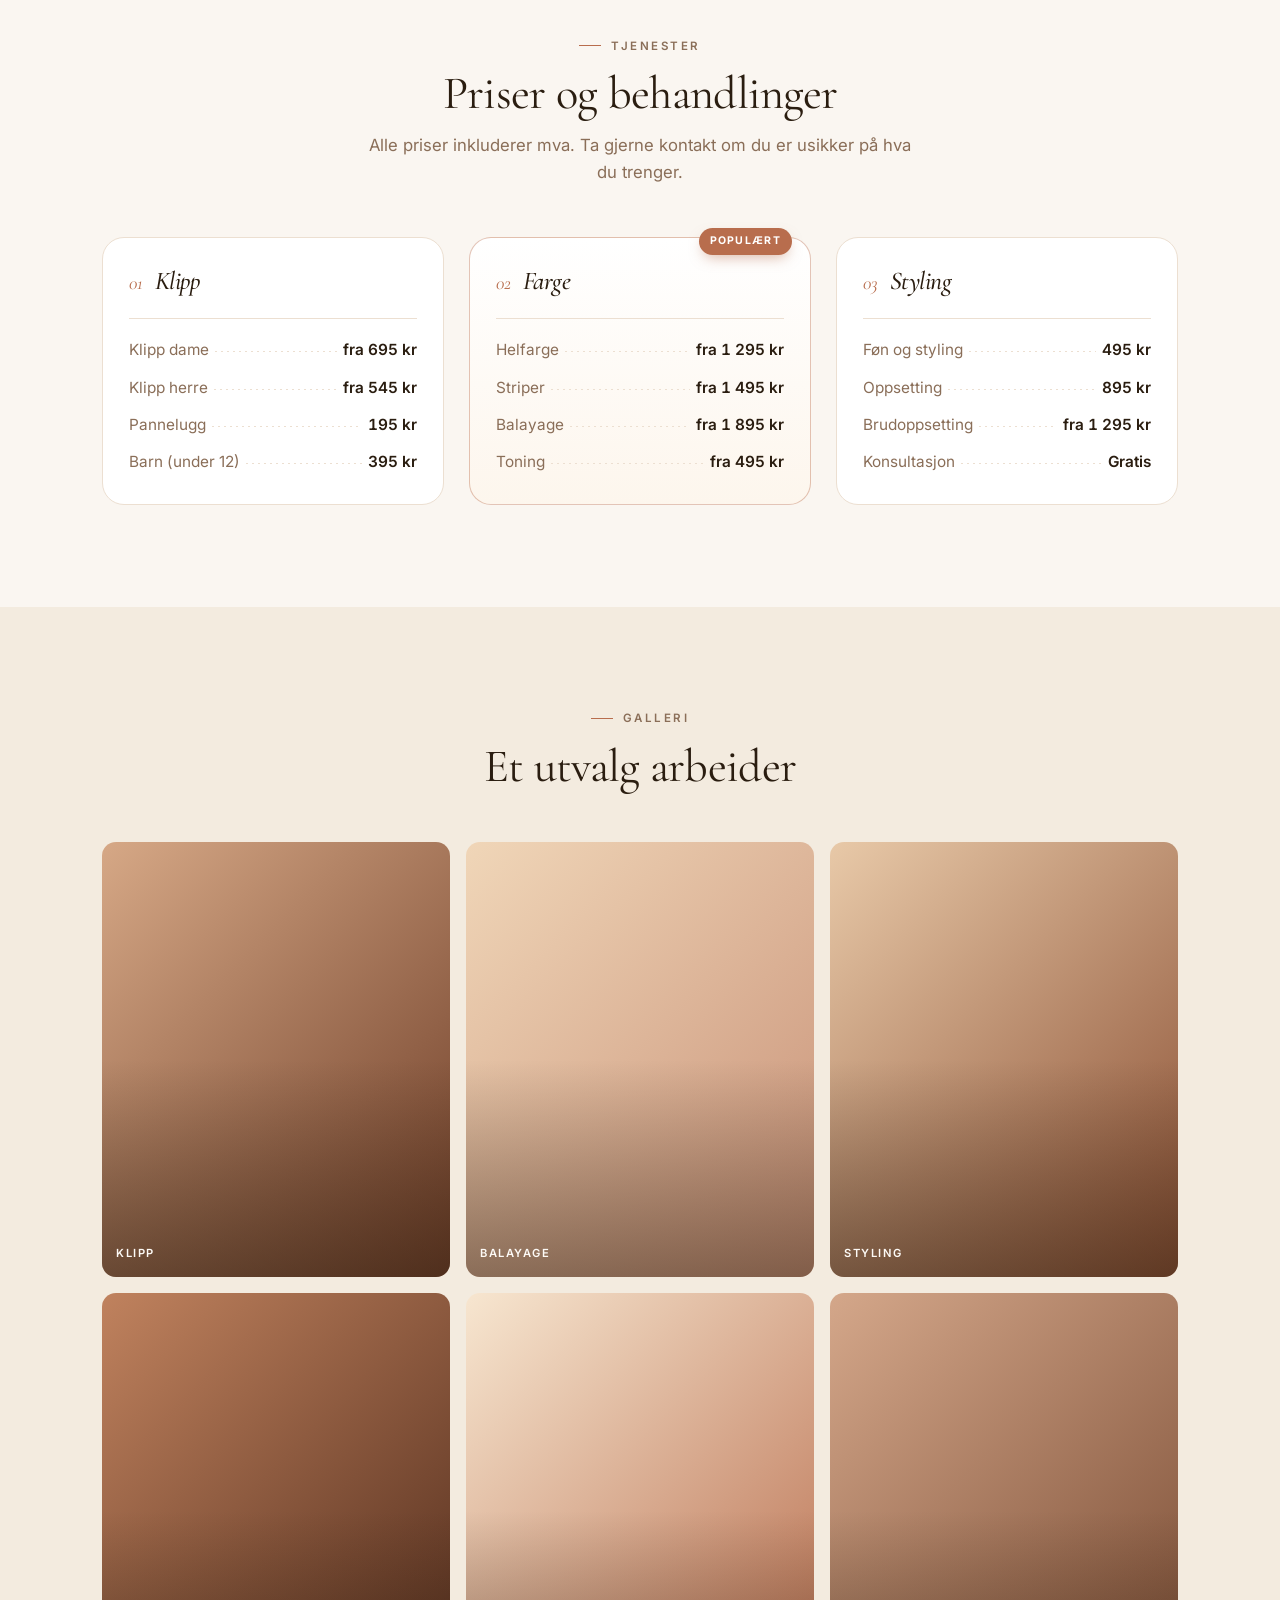
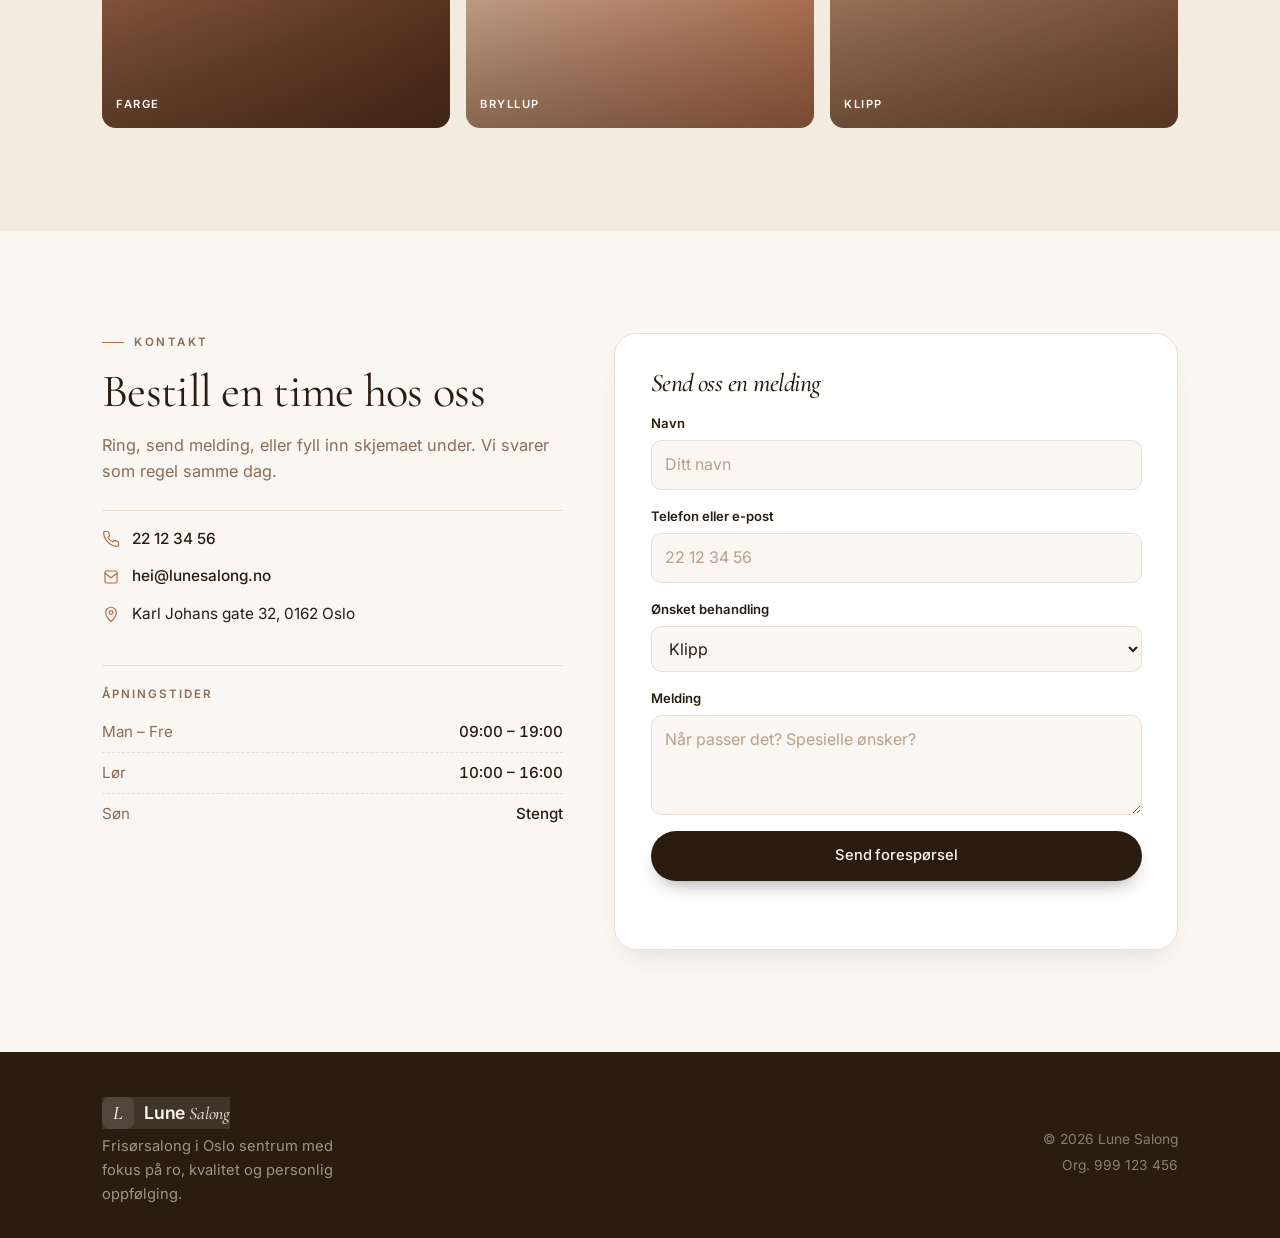
==== commit 76781280: "Refine homepage and demo polish" ====
--- a/demoer/pakke-1/index.html
+++ b/demoer/pakke-1/index.html
@@ -52,15 +52,15 @@
   <main id="main">
     <!-- ========== HERO ========== -->
     <section class="hero" id="hero">
-      <div class="hero-grid">
+      <div class="wrap hero-grid">
         <div class="hero-text reveal">
           <span class="eyebrow"><span class="eyebrow-dash"></span> Frisør · Oslo</span>
           <h1 class="hero-title">
             Stil <em>som</em><br/>varer.
           </h1>
           <p class="hero-lead">
-            En liten salong med plass til ro. Klipp, farge og styling
-            i en atmosfære som er like personlig som resultatet.
+            En liten salong med rolig tempo. Klipp, farge og styling
+            i et lunt miljø, med tid til både konsultasjon og godt håndverk.
           </p>
           <div class="hero-actions">
             <a href="#kontakt" class="btn btn-dark">Bestill time</a>
@@ -97,15 +97,16 @@
         </div>
         <div class="om-text reveal">
           <span class="eyebrow"><span class="eyebrow-dash"></span> Om oss</span>
-          <h2 class="h2">En salong bygget på <em>roen</em>.</h2>
+          <h2 class="h2">En salong med <em>rolig tempo</em>.</h2>
           <p>
-            Vi tror gode klipper begynner med en god prat. Hos oss tar vi
-            tiden vi trenger — for å forstå håret ditt, ønskene dine og
-            hvordan stilen skal sitte mellom besøkene.
+            Vi tror en god hårklipp begynner med en god prat. Hos oss setter
+            vi av tid til å forstå håret ditt, ønskene dine og hva som faktisk
+            fungerer i hverdagen.
           </p>
           <p>
-            Tre frisører, to behandlingsstoler og en kaffe som er bedre
-            enn de fleste. Det er Lune.
+            Vi er tre frisører som jobber tett og tar imot et begrenset antall
+            kunder hver dag. Det gir roligere besøk, bedre oppfølging og mer
+            stabile resultater.
           </p>
 
           <ul class="om-points">
@@ -263,7 +264,7 @@
           <span class="brand-mark">L</span>
           <span>Lune <em>Salong</em></span>
         </a>
-        <p>En liten frisørsalong med store ambisjoner.</p>
+        <p>Frisørsalong i Oslo sentrum med fokus på ro, kvalitet og personlig oppfølging.</p>
       </div>
       <div class="footer-meta">
         <span>© <span id="year"></span> Lune Salong</span>
@@ -292,7 +293,7 @@
         <li>Skjema med validering</li>
         <li>Mobilvennlig &amp; rask</li>
       </ul>
-      <p class="demo-notes-foot">Perfekt for små bedrifter som vil ha det enkelt — én side, alt på plass.</p>
+      <p class="demo-notes-foot">Perfekt for små bedrifter som vil samle alt på én side — enkelt å bruke og lett å holde oppdatert.</p>
     </div>
   </aside>
 
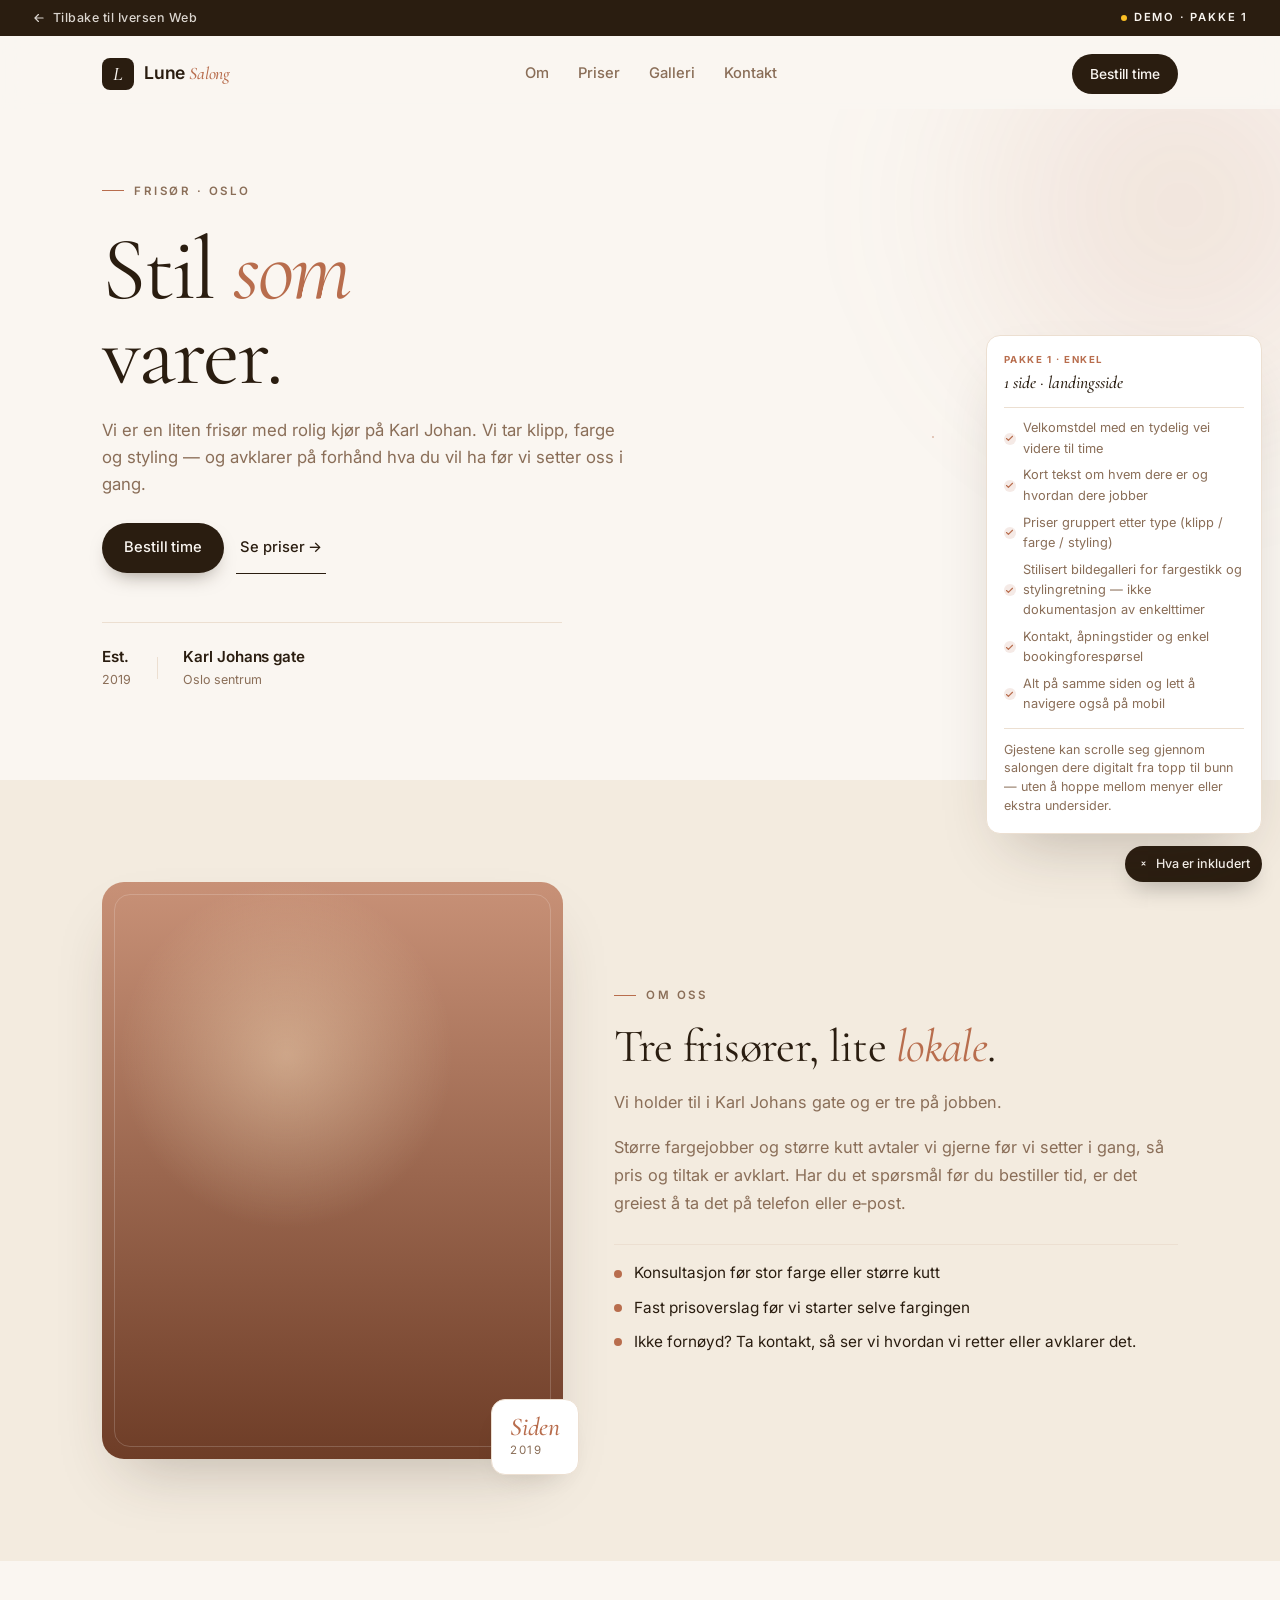
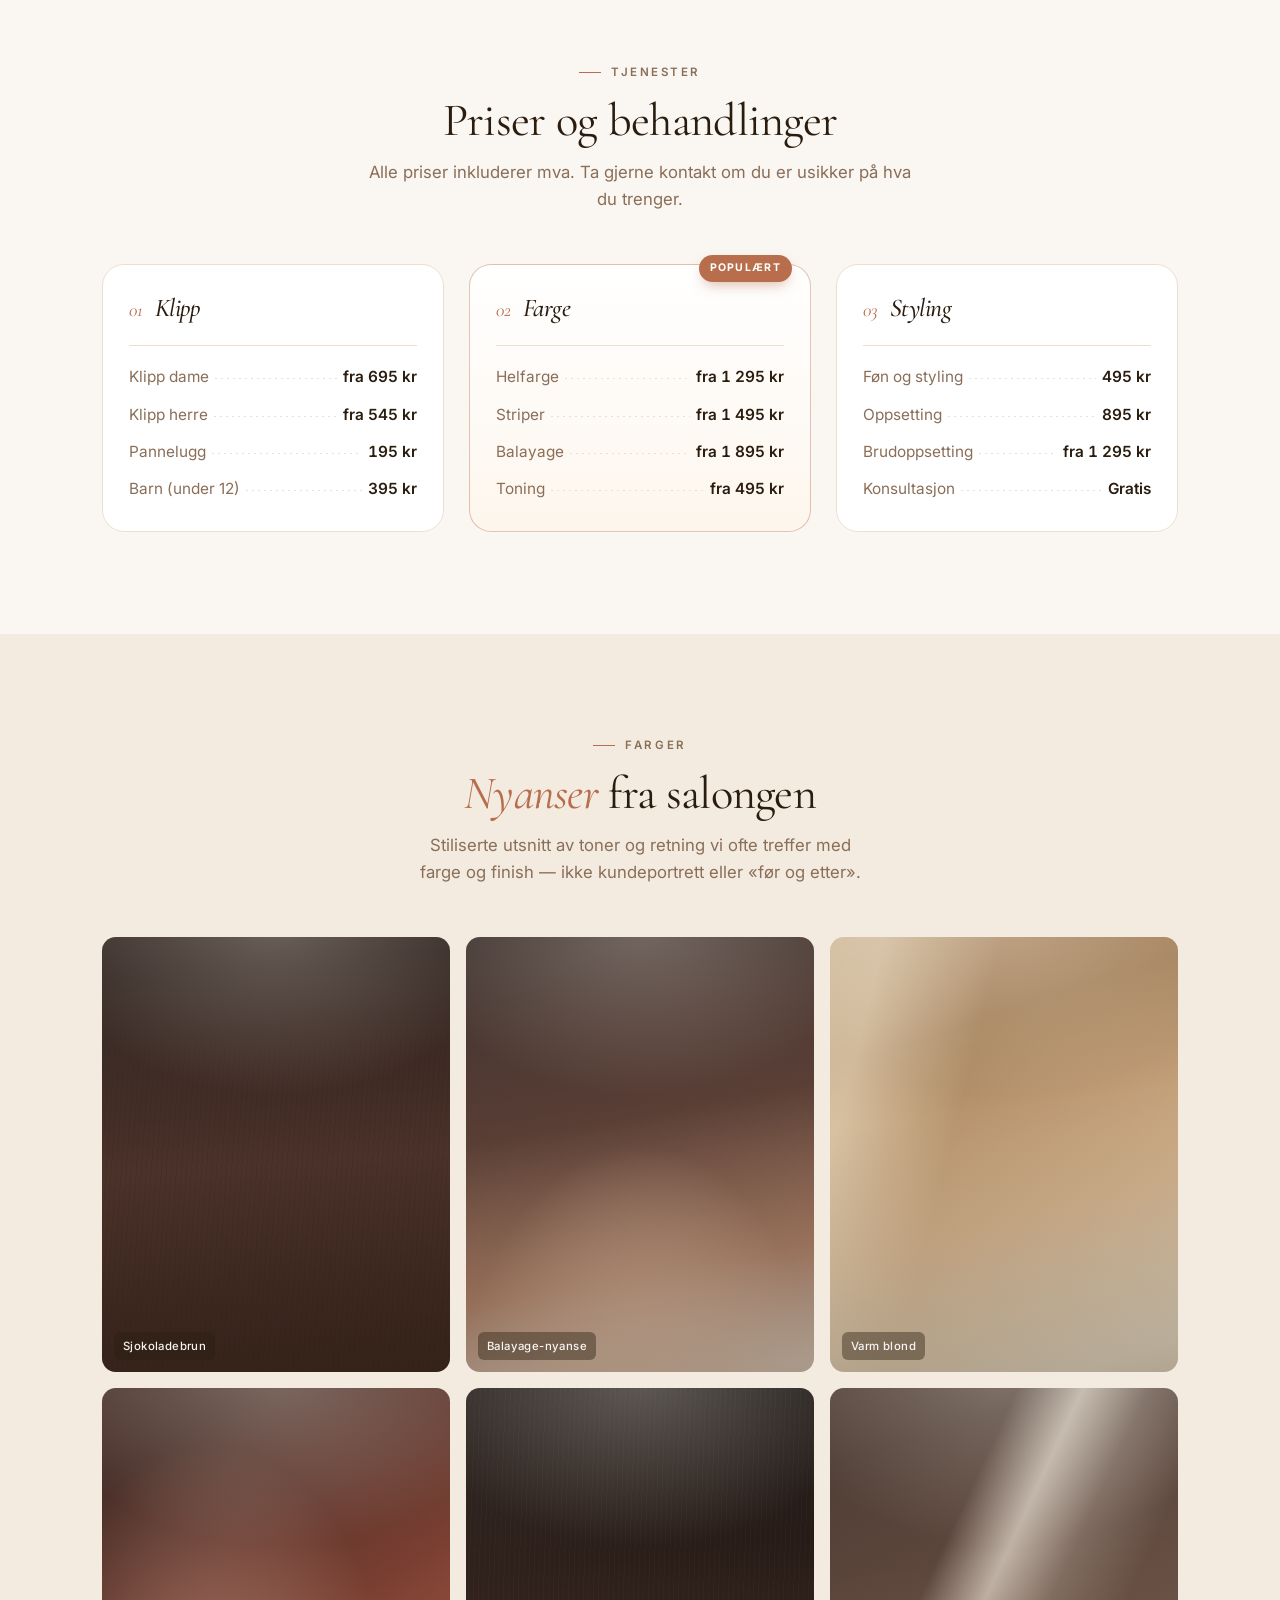
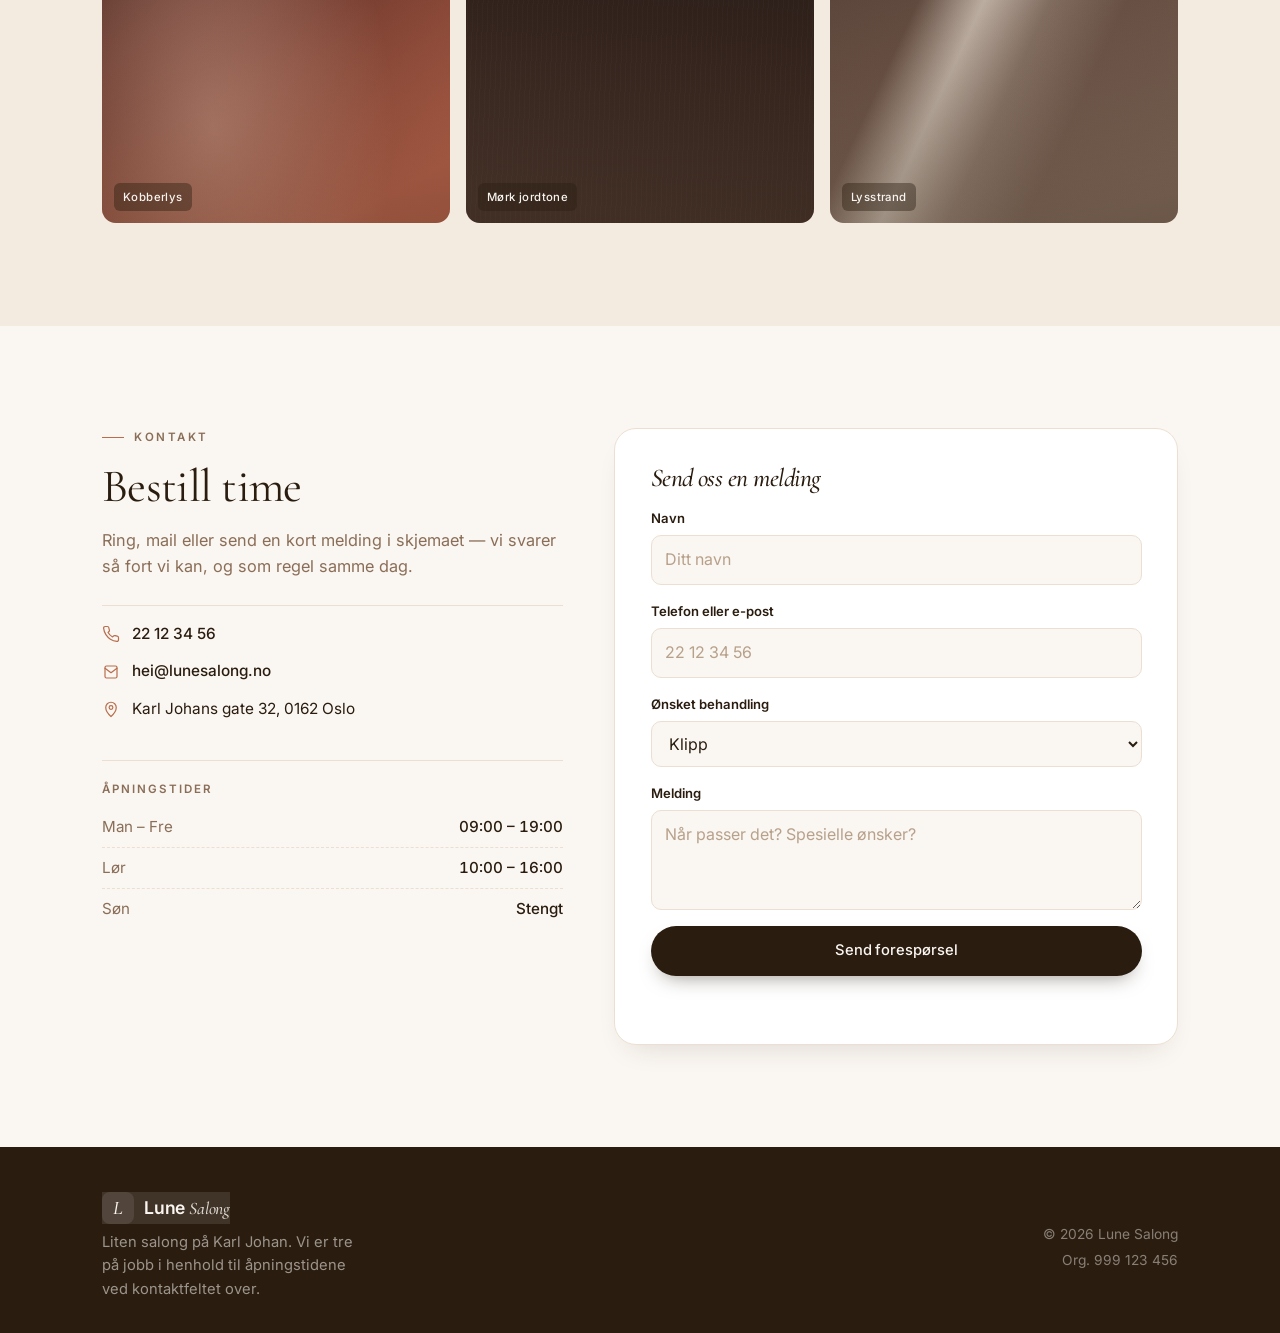
==== commit 47f3950d: "Final demo polish and copy refinements" ====
--- a/demoer/pakke-1/index.html
+++ b/demoer/pakke-1/index.html
@@ -5,7 +5,7 @@
   <meta name="viewport" content="width=device-width, initial-scale=1.0" />
   <meta name="theme-color" content="#2a1d10" />
   <title>Lune Salong – Klipp, farge og styling i Oslo</title>
-  <meta name="description" content="Lune Salong er en liten frisørsalong i Oslo. Klipp, farge og styling i et rolig miljø." />
+  <meta name="description" content="Lune Salong — frisør i Oslo sentrum. Klipp, farge og styling. Tre ansatte på et lite lokale i Karl Johans gate." />
 
   <link rel="preconnect" href="https://fonts.googleapis.com" />
   <link rel="preconnect" href="https://fonts.gstatic.com" crossorigin />
@@ -59,8 +59,7 @@
             Stil <em>som</em><br/>varer.
           </h1>
           <p class="hero-lead">
-            En liten salong med rolig tempo. Klipp, farge og styling
-            i et lunt miljø, med tid til både konsultasjon og godt håndverk.
+            Vi er en liten frisør med rolig kjør på Karl Johan. Vi tar klipp, farge og styling — og avklarer på forhånd hva du vil ha før vi setter oss i gang.
           </p>
           <div class="hero-actions">
             <a href="#kontakt" class="btn btn-dark">Bestill time</a>
@@ -75,7 +74,7 @@
 
         <div class="hero-photo reveal">
           <div class="photo photo-main">
-            <span class="photo-tag">Klipp · Farge</span>
+            <span class="photo-tag">I salongen</span>
           </div>
           <div class="photo photo-mini">
             <span class="photo-mini-shine"></span>
@@ -91,28 +90,24 @@
         <div class="om-image reveal" aria-hidden="true">
           <div class="om-photo"></div>
           <div class="om-badge">
-            <strong>4 år</strong>
-            <span>i sentrum</span>
+            <strong>Siden</strong>
+            <span>2019</span>
           </div>
         </div>
         <div class="om-text reveal">
           <span class="eyebrow"><span class="eyebrow-dash"></span> Om oss</span>
-          <h2 class="h2">En salong med <em>rolig tempo</em>.</h2>
+          <h2 class="h2">Tre frisører, lite <em>lokale</em>.</h2>
           <p>
-            Vi tror en god hårklipp begynner med en god prat. Hos oss setter
-            vi av tid til å forstå håret ditt, ønskene dine og hva som faktisk
-            fungerer i hverdagen.
+            Vi holder til i Karl Johans gate og er tre på jobben.
           </p>
           <p>
-            Vi er tre frisører som jobber tett og tar imot et begrenset antall
-            kunder hver dag. Det gir roligere besøk, bedre oppfølging og mer
-            stabile resultater.
+            Større fargejobber og større kutt avtaler vi gjerne før vi setter i gang, så pris og tiltak er avklart. Har du et spørsmål før du bestiller tid, er det greiest å ta det på telefon eller e‑post.
           </p>
 
           <ul class="om-points">
-            <li><span></span> Personlig oppfølging</li>
-            <li><span></span> Skånsomme produkter</li>
-            <li><span></span> Erfarne frisører</li>
+            <li><span></span>Konsultasjon før stor farge eller større kutt</li>
+            <li><span></span>Fast prisoverslag før vi starter selve fargingen</li>
+            <li><span></span>Ikke fornøyd? Ta kontakt, så ser vi hvordan vi retter eller avklarer det.</li>
           </ul>
         </div>
       </div>
@@ -175,17 +170,20 @@
     <section class="section galleri" id="galleri">
       <div class="wrap">
         <header class="section-head reveal">
-          <span class="eyebrow"><span class="eyebrow-dash"></span> Galleri</span>
-          <h2 class="h2">Et utvalg arbeider</h2>
+          <span class="eyebrow"><span class="eyebrow-dash"></span> Farger</span>
+          <h2 class="h2"><em>Nyanser</em> fra salongen</h2>
+          <p class="section-lead" style="max-width:42ch;color:var(--ink-soft);">
+            Stiliserte utsnitt av toner og retning vi ofte treffer med farge og finish — ikke kundeportrett eller «før og etter».
+          </p>
         </header>
 
         <div class="galleri-grid">
-          <div class="galleri-item reveal gi-1"><span class="gi-tag">Klipp</span></div>
-          <div class="galleri-item reveal gi-2"><span class="gi-tag">Balayage</span></div>
-          <div class="galleri-item reveal gi-3"><span class="gi-tag">Styling</span></div>
-          <div class="galleri-item reveal gi-4"><span class="gi-tag">Farge</span></div>
-          <div class="galleri-item reveal gi-5"><span class="gi-tag">Bryllup</span></div>
-          <div class="galleri-item reveal gi-6"><span class="gi-tag">Klipp</span></div>
+          <div class="galleri-item reveal gi-1"><span class="gi-tag">Sjokoladebrun</span></div>
+          <div class="galleri-item reveal gi-2"><span class="gi-tag">Balayage-nyanse</span></div>
+          <div class="galleri-item reveal gi-3"><span class="gi-tag">Varm blond</span></div>
+          <div class="galleri-item reveal gi-4"><span class="gi-tag">Kobberlys</span></div>
+          <div class="galleri-item reveal gi-5"><span class="gi-tag">Mørk jordtone</span></div>
+          <div class="galleri-item reveal gi-6"><span class="gi-tag">Lysstrand</span></div>
         </div>
       </div>
     </section>
@@ -195,8 +193,8 @@
       <div class="wrap kontakt-grid">
         <div class="kontakt-info reveal">
           <span class="eyebrow"><span class="eyebrow-dash"></span> Kontakt</span>
-          <h2 class="h2">Bestill en time hos oss</h2>
-          <p>Ring, send melding, eller fyll inn skjemaet under. Vi svarer som regel samme dag.</p>
+          <h2 class="h2">Bestill time</h2>
+          <p>Ring, mail eller send en kort melding i skjemaet — vi svarer så fort vi kan, og som regel samme dag.</p>
 
           <ul class="kontakt-list">
             <li>
@@ -264,7 +262,7 @@
           <span class="brand-mark">L</span>
           <span>Lune <em>Salong</em></span>
         </a>
-        <p>Frisørsalong i Oslo sentrum med fokus på ro, kvalitet og personlig oppfølging.</p>
+        <p>Liten salong på Karl Johan. Vi er tre på jobb i henhold til åpningstidene ved kontaktfeltet over.</p>
       </div>
       <div class="footer-meta">
         <span>© <span id="year"></span> Lune Salong</span>
@@ -285,15 +283,14 @@
         <strong>1 side · landingsside</strong>
       </header>
       <ul>
-        <li>Hero med tydelig CTA</li>
-        <li>Om-seksjon</li>
-        <li>Tjenester og priser</li>
-        <li>Galleri</li>
-        <li>Kontakt &amp; åpningstider</li>
-        <li>Skjema med validering</li>
-        <li>Mobilvennlig &amp; rask</li>
+        <li>Velkomstdel med en tydelig vei videre til time</li>
+        <li>Kort tekst om hvem dere er og hvordan dere jobber</li>
+        <li>Priser gruppert etter type (klipp / farge / styling)</li>
+        <li>Stilisert bildegalleri for fargestikk og stylingretning — ikke dokumentasjon av enkelttimer</li>
+        <li>Kontakt, åpningstider og enkel bookingforespørsel</li>
+        <li>Alt på samme siden og lett å navigere også på mobil</li>
       </ul>
-      <p class="demo-notes-foot">Perfekt for små bedrifter som vil samle alt på én side — enkelt å bruke og lett å holde oppdatert.</p>
+      <p class="demo-notes-foot">Gjestene kan scrolle seg gjennom salongen dere digitalt fra topp til bunn — uten å hoppe mellom menyer eller ekstra undersider.</p>
     </div>
   </aside>
 
--- a/demoer/pakke-1/styles.css
+++ b/demoer/pakke-1/styles.css
@@ -817,6 +817,7 @@
   border-radius: var(--radius);
   overflow: hidden;
   cursor: pointer;
+  isolation: isolate;
   transition: transform var(--t), box-shadow var(--t);
 }
 
@@ -825,31 +826,117 @@
   box-shadow: var(--shadow-lg);
 }
 
+.galleri-item::before {
+  content: "";
+  position: absolute;
+  inset: 0;
+  z-index: 1;
+  pointer-events: none;
+  opacity: 0.52;
+  background-image: radial-gradient(
+    ellipse 110% 62% at 50% -2%,
+    rgba(255, 248, 235, 0.48),
+    transparent 62%
+  );
+}
+
 .galleri-item::after {
   content: "";
   position: absolute;
   inset: 0;
-  background: linear-gradient(180deg, transparent 50%, rgba(42, 29, 16, 0.45) 100%);
+  z-index: 2;
+  background: linear-gradient(
+    173deg,
+    rgba(253, 248, 240, 0.09) 0%,
+    transparent 40%,
+    rgba(42, 29, 16, 0.34) 100%
+  );
   transition: opacity var(--t);
 }
 
-.gi-1 { background: linear-gradient(135deg, #d6a886 0%, #6e3d27 100%); }
-.gi-2 { background: linear-gradient(135deg, #f0d6b8 0%, #c89177 100%); }
-.gi-3 { background: linear-gradient(135deg, #e8c9a8 0%, #8a4f33 100%); }
-.gi-4 { background: linear-gradient(135deg, #c0825e 0%, #4f2a1a 100%); }
-.gi-5 { background: linear-gradient(135deg, #f7e6d0 0%, #b86d4d 100%); }
-.gi-6 { background: linear-gradient(135deg, #d4a78a 0%, #784a32 100%); }
+/*
+  Galleri = hår-/farge-logikk (illus. toner & reflekser • kun CSS)
+------------------------------------------------------------------ */
+.gi-1 {
+  /* Sjokoladebrun, varm dybde */
+  background:
+    repeating-linear-gradient(
+      94deg,
+      rgba(40, 28, 24, 0.14) 0 1px,
+      transparent 1px 5px
+    ),
+    linear-gradient(176deg, #271a16 8%, #4e342c 52%, #3b261f 94%);
+}
+
+.gi-2 {
+  /* Typisk «røtt-mørk tupp → lys lengde» (balayage-følelse) */
+  background:
+    radial-gradient(ellipse 78% 100% at 50% 118%, rgba(232, 200, 175, 0.88), transparent 70%),
+    linear-gradient(
+      170deg,
+      #2f221f 0%,
+      #5a3f36 42%,
+      #b0846c 74%,
+      #e9d8c9 98%
+    );
+}
+
+.gi-3 {
+  /* Lys varm blond med brede highlight-bånd */
+  background:
+    linear-gradient(104deg, rgba(255, 245, 220, 0.5) 12%, transparent 38%),
+    linear-gradient(
+      162deg,
+      #9f7a53 24%,
+      #d9b892 62%,
+      #f7ecd6 94%
+    );
+}
+
+.gi-4 {
+  /* Kobbertone med «metall-glød» ned mot spiss */
+  background:
+    radial-gradient(ellipse 72% 90% at 32% 78%, rgba(255, 210, 190, 0.42), transparent 72%),
+    linear-gradient(152deg, #3f2620 14%, #7a3f32 54%, #c96b52 90%);
+}
+
+.gi-5 {
+  /* Svært mørk naturtone / jordfarget base */
+  background:
+    repeating-linear-gradient(
+      92deg,
+      transparent 0 4px,
+      rgba(255, 255, 255, 0.02) 4px 5px
+    ),
+    linear-gradient(186deg, #15100e 0%, #34241e 56%, #4a362e 94%);
+}
+
+.gi-6 {
+  /* Lys refleks / strand i dypere undertone */
+  background:
+    linear-gradient(
+      115deg,
+      transparent 34%,
+      rgba(252, 244, 230, 0.62) 46%,
+      rgba(252, 244, 230, 0.2) 58%,
+      transparent 72%
+    ),
+    linear-gradient(164deg, #46342c 14%, #6b5246 54%, #8d7566 94%);
+}
 
 .gi-tag {
   position: absolute;
-  bottom: 14px;
-  left: 14px;
-  font-size: 0.7rem;
-  font-weight: 600;
-  letter-spacing: 0.14em;
-  text-transform: uppercase;
-  color: #fdfaf6;
-  z-index: 2;
+  bottom: 12px;
+  left: 12px;
+  font-size: 0.71rem;
+  font-weight: 500;
+  letter-spacing: 0.035em;
+  text-transform: none;
+  background: rgba(42, 29, 16, 0.42);
+  color: rgba(253, 250, 246, 0.97);
+  padding: 5px 9px;
+  border-radius: 6px;
+  z-index: 3;
 }
 
 /* =========================================================
@@ -1153,36 +1240,102 @@
   line-height: 1.5;
 }
 
-@media (max-width: 600px) {
-  .demo-notes { bottom: 12px; right: 12px; }
-  .demo-notes-toggle span { display: none; }
-  .demo-notes-toggle { padding: 11px; }
+/* Desktop: litt mindre sekundær panel — ikke dominerende */
+@media (min-width: 768px) {
+  .demo-notes-toggle {
+    padding: 8px 12px;
+    gap: 6px;
+    font-size: 0.785rem;
+    box-shadow: 0 11px 24px -8px rgba(0, 0, 0, 0.3);
+  }
+
+  .demo-notes-toggle svg {
+    width: 13px;
+    height: 13px;
+  }
+
+  .demo-notes-panel {
+    width: min(276px, calc(100vw - 40px));
+    border-radius: 14px;
+    padding: 1rem 1.05rem 1.06rem;
+  }
+
+  .demo-notes-panel header {
+    padding-bottom: 0.65rem;
+    margin-bottom: 0.65rem;
+    gap: 1px;
+  }
+
+  .demo-notes-tier {
+    font-size: 0.605rem;
+  }
+
+  .demo-notes-panel header strong {
+    font-size: 1.1rem;
+  }
+
+  .demo-notes-panel ul {
+    gap: 0.38rem;
+  }
+
+  .demo-notes-panel li {
+    font-size: 0.8rem;
+    gap: 7px;
+  }
+
+  .demo-notes-panel li::before {
+    width: 12px;
+    height: 12px;
+    background-size: 9px auto;
+  }
+
+  .demo-notes-foot {
+    margin-top: 0.82rem;
+    padding-top: 0.72rem;
+    font-size: 0.785rem;
+  }
+}
+
+/* Pakke-demo: ikke blokkér innhold på små skjermer */
+@media (max-width: 767px) {
+  .demo-notes {
+    display: none !important;
+  }
 }
 
 /* =========================================================
-   Reveal animations
+   Reveal: always visible; motion enhances when flagged .is-visible
    ========================================================= */
 .reveal {
-  opacity: 0;
-  transform: translateY(22px);
-  transition: opacity 700ms cubic-bezier(.2,.8,.2,1), transform 700ms cubic-bezier(.2,.8,.2,1);
-}
-
-.reveal.is-visible {
   opacity: 1;
   transform: none;
 }
 
-.priser-grid .reveal:nth-child(1) { transition-delay: 0ms; }
-.priser-grid .reveal:nth-child(2) { transition-delay: 100ms; }
-.priser-grid .reveal:nth-child(3) { transition-delay: 200ms; }
-
-.galleri-grid .reveal:nth-child(1) { transition-delay: 0ms; }
-.galleri-grid .reveal:nth-child(2) { transition-delay: 60ms; }
-.galleri-grid .reveal:nth-child(3) { transition-delay: 120ms; }
-.galleri-grid .reveal:nth-child(4) { transition-delay: 180ms; }
-.galleri-grid .reveal:nth-child(5) { transition-delay: 240ms; }
-.galleri-grid .reveal:nth-child(6) { transition-delay: 300ms; }
+@media (prefers-reduced-motion: no-preference) {
+  .reveal.is-visible {
+    animation: revealSoft 640ms cubic-bezier(.2,.8,.2,1) forwards;
+  }
+
+  .priser-grid .reveal:nth-child(1) { animation-delay: 0ms; }
+  .priser-grid .reveal:nth-child(2) { animation-delay: 90ms; }
+  .priser-grid .reveal:nth-child(3) { animation-delay: 185ms; }
+
+  .galleri-grid .reveal:nth-child(1) { animation-delay: 0ms; }
+  .galleri-grid .reveal:nth-child(2) { animation-delay: 65ms; }
+  .galleri-grid .reveal:nth-child(3) { animation-delay: 130ms; }
+  .galleri-grid .reveal:nth-child(4) { animation-delay: 190ms; }
+  .galleri-grid .reveal:nth-child(5) { animation-delay: 255ms; }
+  .galleri-grid .reveal:nth-child(6) { animation-delay: 320ms; }
+}
+
+@keyframes revealSoft {
+  from {
+    transform: translateY(12px);
+  }
+  to {
+    transform: none;
+  }
+}
 
 @media (prefers-reduced-motion: reduce) {
   *, *::before, *::after {
